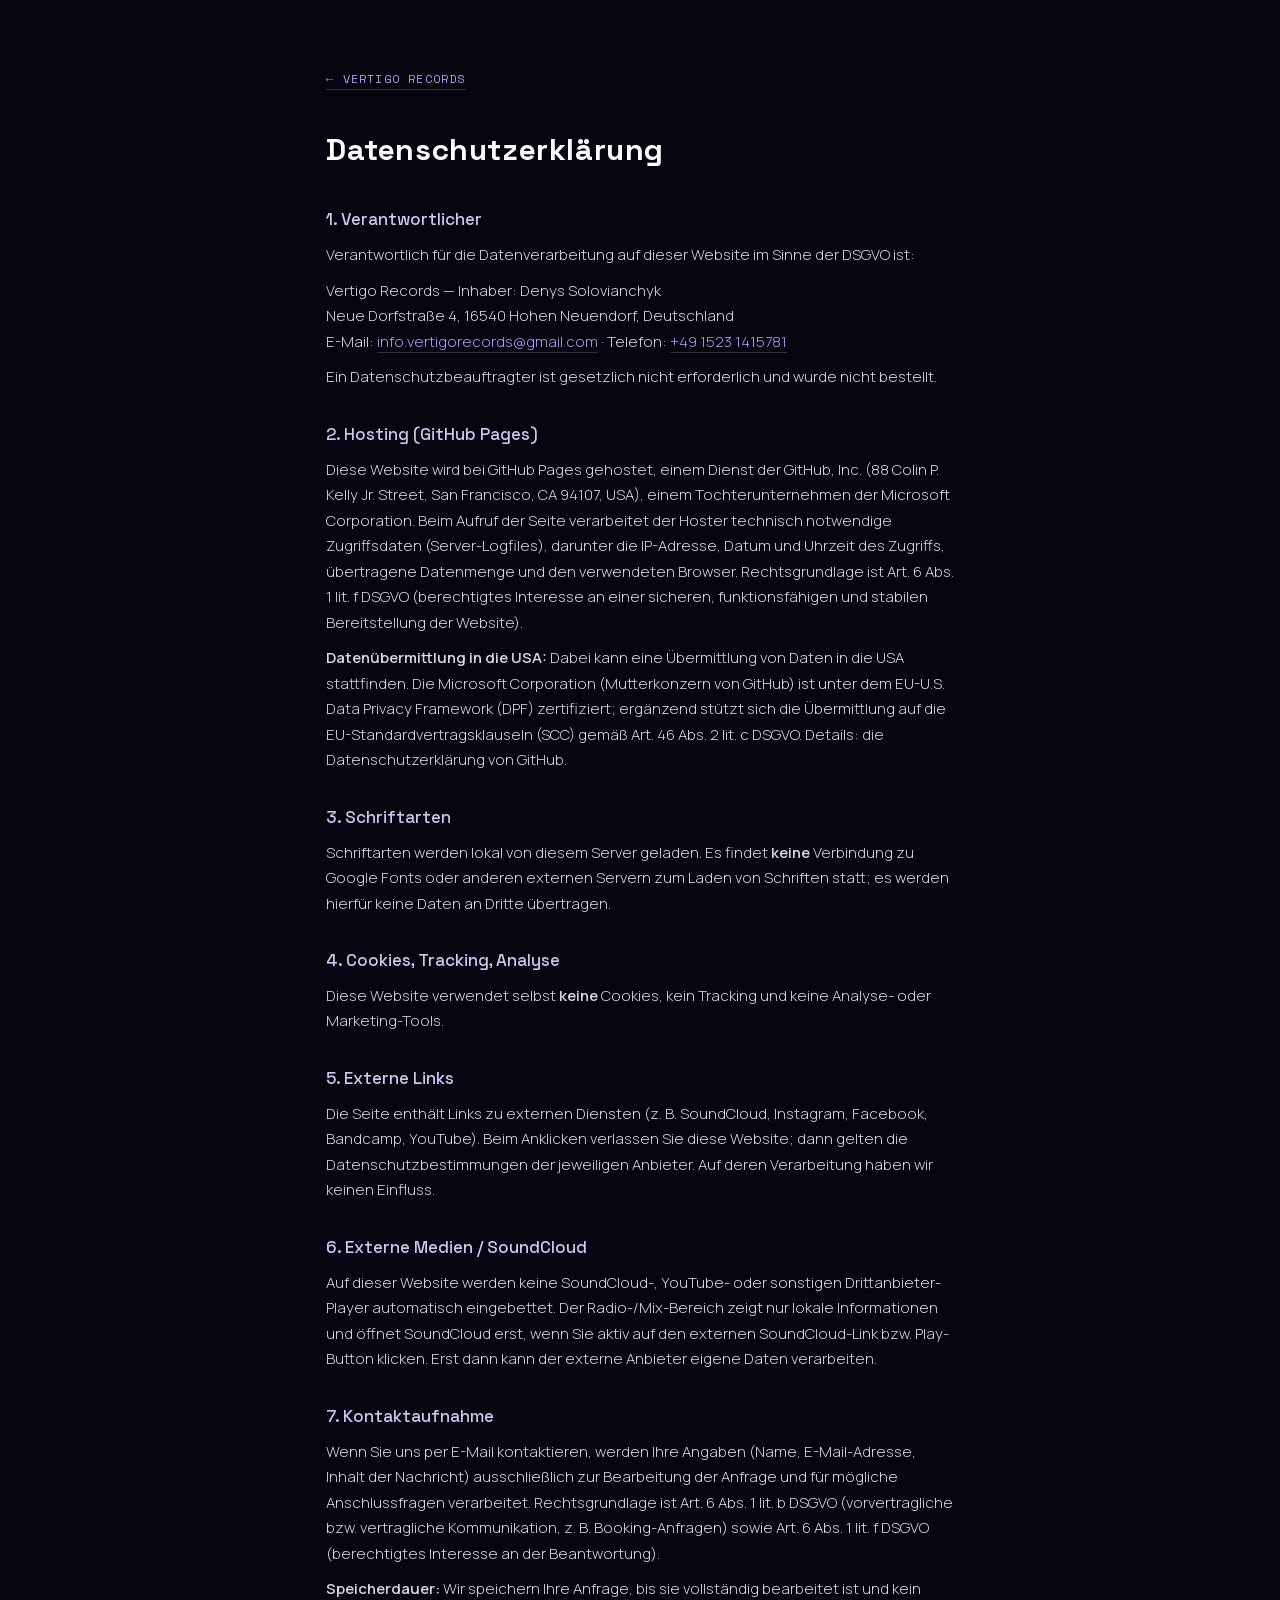
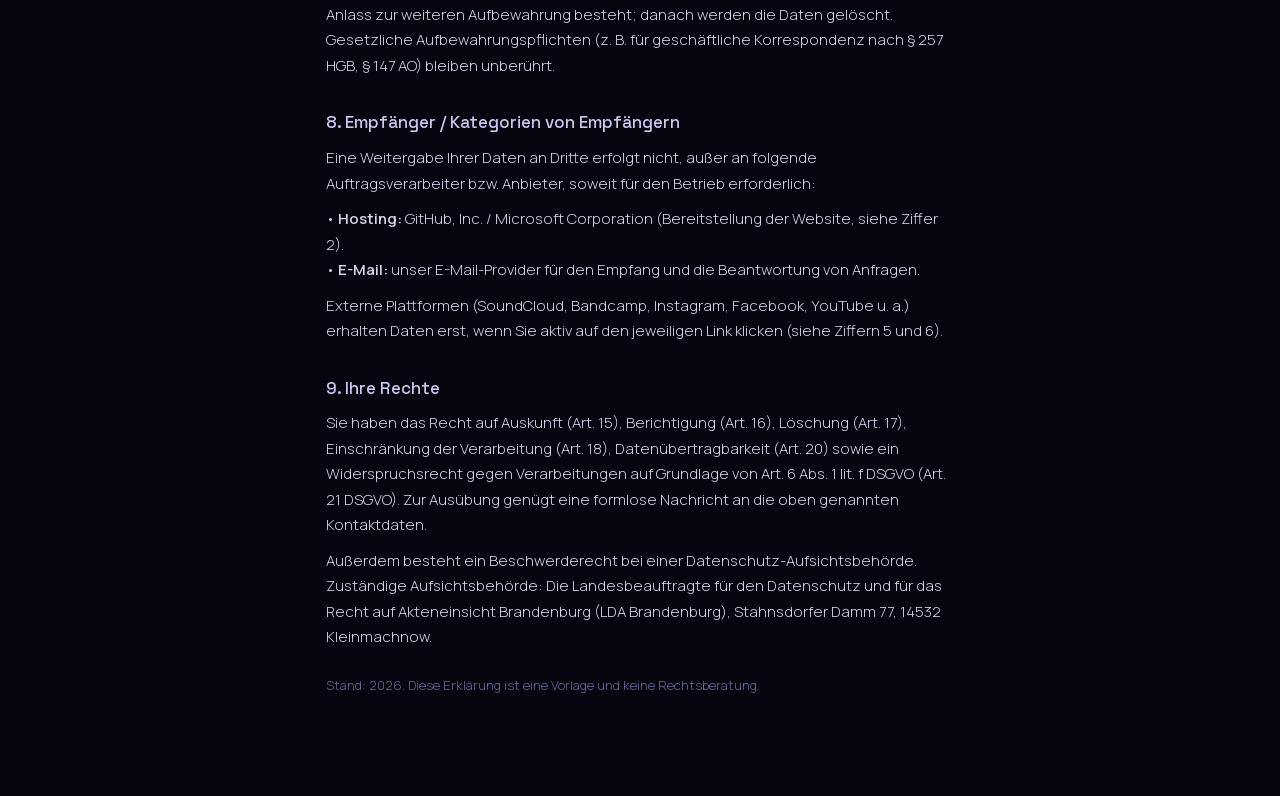
==== datenschutz.html @ a42ccd63 "Harden legal pages for DSGVO/DDG compliance - Impressum: state legal form explicitly (Einzelunterneh" ====
<!DOCTYPE html>
<html lang="de">
<head>
<meta charset="UTF-8">
<meta name="viewport" content="width=device-width, initial-scale=1.0">
<title>Datenschutzerklärung — Vertigo Records</title>
<link rel="stylesheet" href="fonts.css">
<style>
  *{margin:0;padding:0;box-sizing:border-box}
  body{background:#06040E;color:#D8D3E8;font-family:'Manrope',sans-serif;font-weight:300;line-height:1.7}
  .wrap{max-width:680px;margin:0 auto;padding:64px 26px 90px}
  h1{font-family:'Space Grotesk',sans-serif;font-weight:700;font-size:30px;color:#fff;margin-bottom:28px;letter-spacing:.02em}
  h2{font-family:'Space Grotesk',sans-serif;font-weight:500;font-size:17px;color:#cfc7f0;margin:30px 0 8px}
  p{margin:0 0 10px;font-size:15px}
  .todo{color:#FF8A5B}
  a{color:#a99cf0;text-decoration:none;border-bottom:1px solid rgba(255,255,255,.18)}
  a:hover{color:#fff}
  .back{font-family:'Space Mono',monospace;font-size:12px;letter-spacing:.1em;text-transform:uppercase;display:inline-block;margin-bottom:34px}
</style>
</head>
<body>
<div class="wrap">
  <a class="back" href="index.html">← Vertigo Records</a>
  <h1>Datenschutzerklärung</h1>

  <h2>1. Verantwortlicher</h2>
  <p>Verantwortlich für die Datenverarbeitung auf dieser Website im Sinne der DSGVO ist:</p>
  <p>Vertigo Records — Inhaber: Denys Solovianchyk<br>
  Neue Dorfstraße 4, 16540 Hohen Neuendorf, Deutschland<br>
  E-Mail: <a href="mailto:info.vertigorecords@gmail.com">info.vertigorecords@gmail.com</a> · Telefon: <a href="tel:+4915231415781">+49 1523 1415781</a></p>
  <p>Ein Datenschutzbeauftragter ist gesetzlich nicht erforderlich und wurde nicht bestellt.</p>

  <h2>2. Hosting (GitHub Pages)</h2>
  <p>Diese Website wird bei GitHub Pages gehostet, einem Dienst der GitHub, Inc. (88 Colin P. Kelly Jr. Street, San Francisco, CA 94107, USA), einem Tochterunternehmen der Microsoft Corporation. Beim Aufruf der Seite verarbeitet der Hoster technisch notwendige Zugriffsdaten (Server-Logfiles), darunter die IP-Adresse, Datum und Uhrzeit des Zugriffs, übertragene Datenmenge und den verwendeten Browser. Rechtsgrundlage ist Art. 6 Abs. 1 lit. f DSGVO (berechtigtes Interesse an einer sicheren, funktionsfähigen und stabilen Bereitstellung der Website).</p>
  <p><strong>Datenübermittlung in die USA:</strong> Dabei kann eine Übermittlung von Daten in die USA stattfinden. Die Microsoft Corporation (Mutterkonzern von GitHub) ist unter dem EU-U.S. Data Privacy Framework (DPF) zertifiziert; ergänzend stützt sich die Übermittlung auf die EU-Standardvertragsklauseln (SCC) gemäß Art. 46 Abs. 2 lit. c DSGVO. Details: die Datenschutzerklärung von GitHub.</p>

  <h2>3. Schriftarten</h2>
  <p>Schriftarten werden lokal von diesem Server geladen. Es findet <strong>keine</strong> Verbindung zu Google Fonts oder anderen externen Servern zum Laden von Schriften statt; es werden hierfür keine Daten an Dritte übertragen.</p>

  <h2>4. Cookies, Tracking, Analyse</h2>
  <p>Diese Website verwendet selbst <strong>keine</strong> Cookies, kein Tracking und keine Analyse- oder Marketing-Tools.</p>

  <h2>5. Externe Links</h2>
  <p>Die Seite enthält Links zu externen Diensten (z. B. SoundCloud, Instagram, Facebook, Bandcamp, YouTube). Beim Anklicken verlassen Sie diese Website; dann gelten die Datenschutzbestimmungen der jeweiligen Anbieter. Auf deren Verarbeitung haben wir keinen Einfluss.</p>

  <h2>6. Externe Medien / SoundCloud</h2>
  <p>Auf dieser Website werden keine SoundCloud-, YouTube- oder sonstigen Drittanbieter-Player automatisch eingebettet. Der Radio-/Mix-Bereich zeigt nur lokale Informationen und öffnet SoundCloud erst, wenn Sie aktiv auf den externen SoundCloud-Link bzw. Play-Button klicken. Erst dann kann der externe Anbieter eigene Daten verarbeiten.</p>

  <h2>7. Kontaktaufnahme</h2>
  <p>Wenn Sie uns per E-Mail kontaktieren, werden Ihre Angaben (Name, E-Mail-Adresse, Inhalt der Nachricht) ausschließlich zur Bearbeitung der Anfrage und für mögliche Anschlussfragen verarbeitet. Rechtsgrundlage ist Art. 6 Abs. 1 lit. b DSGVO (vorvertragliche bzw. vertragliche Kommunikation, z. B. Booking-Anfragen) sowie Art. 6 Abs. 1 lit. f DSGVO (berechtigtes Interesse an der Beantwortung).</p>
  <p><strong>Speicherdauer:</strong> Wir speichern Ihre Anfrage, bis sie vollständig bearbeitet ist und kein Anlass zur weiteren Aufbewahrung besteht; danach werden die Daten gelöscht. Gesetzliche Aufbewahrungspflichten (z. B. für geschäftliche Korrespondenz nach § 257 HGB, § 147 AO) bleiben unberührt.</p>

  <h2>8. Empfänger / Kategorien von Empfängern</h2>
  <p>Eine Weitergabe Ihrer Daten an Dritte erfolgt nicht, außer an folgende Auftragsverarbeiter bzw. Anbieter, soweit für den Betrieb erforderlich:</p>
  <p>• <strong>Hosting:</strong> GitHub, Inc. / Microsoft Corporation (Bereitstellung der Website, siehe Ziffer 2).<br>
  • <strong>E-Mail:</strong> unser E-Mail-Provider für den Empfang und die Beantwortung von Anfragen.</p>
  <p>Externe Plattformen (SoundCloud, Bandcamp, Instagram, Facebook, YouTube u. a.) erhalten Daten erst, wenn Sie aktiv auf den jeweiligen Link klicken (siehe Ziffern 5 und 6).</p>

  <h2>9. Ihre Rechte</h2>
  <p>Sie haben das Recht auf Auskunft (Art. 15), Berichtigung (Art. 16), Löschung (Art. 17), Einschränkung der Verarbeitung (Art. 18), Datenübertragbarkeit (Art. 20) sowie ein Widerspruchsrecht gegen Verarbeitungen auf Grundlage von Art. 6 Abs. 1 lit. f DSGVO (Art. 21 DSGVO). Zur Ausübung genügt eine formlose Nachricht an die oben genannten Kontaktdaten.</p>
  <p>Außerdem besteht ein Beschwerderecht bei einer Datenschutz-Aufsichtsbehörde. Zuständige Aufsichtsbehörde: Die Landesbeauftragte für den Datenschutz und für das Recht auf Akteneinsicht Brandenburg (LDA Brandenburg), Stahnsdorfer Damm 77, 14532 Kleinmachnow.</p>

  <p style="margin-top:24px;font-size:13px;color:#6f679a">Stand: 2026. Diese Erklärung ist eine Vorlage und keine Rechtsberatung.</p>
</div>
</body>
</html>
---- fonts.css ----
/* vietnamese */
@font-face {
  font-family: 'Anton';
  font-style: normal;
  font-weight: 400;
  font-display: swap;
  src: url(fonts/f1.woff2) format('woff2');
  unicode-range: U+0102-0103, U+0110-0111, U+0128-0129, U+0168-0169, U+01A0-01A1, U+01AF-01B0, U+0300-0301, U+0303-0304, U+0308-0309, U+0323, U+0329, U+1EA0-1EF9, U+20AB;
}
/* latin-ext */
@font-face {
  font-family: 'Anton';
  font-style: normal;
  font-weight: 400;
  font-display: swap;
  src: url(fonts/f2.woff2) format('woff2');
  unicode-range: U+0100-02BA, U+02BD-02C5, U+02C7-02CC, U+02CE-02D7, U+02DD-02FF, U+0304, U+0308, U+0329, U+1D00-1DBF, U+1E00-1E9F, U+1EF2-1EFF, U+2020, U+20A0-20AB, U+20AD-20C0, U+2113, U+2C60-2C7F, U+A720-A7FF;
}
/* latin */
@font-face {
  font-family: 'Anton';
  font-style: normal;
  font-weight: 400;
  font-display: swap;
  src: url(fonts/f3.woff2) format('woff2');
  unicode-range: U+0000-00FF, U+0131, U+0152-0153, U+02BB-02BC, U+02C6, U+02DA, U+02DC, U+0304, U+0308, U+0329, U+2000-206F, U+20AC, U+2122, U+2191, U+2193, U+2212, U+2215, U+FEFF, U+FFFD;
}
/* cyrillic-ext */
@font-face {
  font-family: 'Manrope';
  font-style: normal;
  font-weight: 300;
  font-display: swap;
  src: url(fonts/f9.woff2) format('woff2');
  unicode-range: U+0460-052F, U+1C80-1C8A, U+20B4, U+2DE0-2DFF, U+A640-A69F, U+FE2E-FE2F;
}
/* cyrillic */
@font-face {
  font-family: 'Manrope';
  font-style: normal;
  font-weight: 300;
  font-display: swap;
  src: url(fonts/f4.woff2) format('woff2');
  unicode-range: U+0301, U+0400-045F, U+0490-0491, U+04B0-04B1, U+2116;
}
/* greek */
@font-face {
  font-family: 'Manrope';
  font-style: normal;
  font-weight: 300;
  font-display: swap;
  src: url(fonts/f5.woff2) format('woff2');
  unicode-range: U+0370-0377, U+037A-037F, U+0384-038A, U+038C, U+038E-03A1, U+03A3-03FF;
}
/* vietnamese */
@font-face {
  font-family: 'Manrope';
  font-style: normal;
  font-weight: 300;
  font-display: swap;
  src: url(fonts/f7.woff2) format('woff2');
  unicode-range: U+0102-0103, U+0110-0111, U+0128-0129, U+0168-0169, U+01A0-01A1, U+01AF-01B0, U+0300-0301, U+0303-0304, U+0308-0309, U+0323, U+0329, U+1EA0-1EF9, U+20AB;
}
/* latin-ext */
@font-face {
  font-family: 'Manrope';
  font-style: normal;
  font-weight: 300;
  font-display: swap;
  src: url(fonts/f8.woff2) format('woff2');
  unicode-range: U+0100-02BA, U+02BD-02C5, U+02C7-02CC, U+02CE-02D7, U+02DD-02FF, U+0304, U+0308, U+0329, U+1D00-1DBF, U+1E00-1E9F, U+1EF2-1EFF, U+2020, U+20A0-20AB, U+20AD-20C0, U+2113, U+2C60-2C7F, U+A720-A7FF;
}
/* latin */
@font-face {
  font-family: 'Manrope';
  font-style: normal;
  font-weight: 300;
  font-display: swap;
  src: url(fonts/f6.woff2) format('woff2');
  unicode-range: U+0000-00FF, U+0131, U+0152-0153, U+02BB-02BC, U+02C6, U+02DA, U+02DC, U+0304, U+0308, U+0329, U+2000-206F, U+20AC, U+2122, U+2191, U+2193, U+2212, U+2215, U+FEFF, U+FFFD;
}
/* cyrillic-ext */
@font-face {
  font-family: 'Manrope';
  font-style: normal;
  font-weight: 400;
  font-display: swap;
  src: url(fonts/f9.woff2) format('woff2');
  unicode-range: U+0460-052F, U+1C80-1C8A, U+20B4, U+2DE0-2DFF, U+A640-A69F, U+FE2E-FE2F;
}
/* cyrillic */
@font-face {
  font-family: 'Manrope';
  font-style: normal;
  font-weight: 400;
  font-display: swap;
  src: url(fonts/f4.woff2) format('woff2');
  unicode-range: U+0301, U+0400-045F, U+0490-0491, U+04B0-04B1, U+2116;
}
/* greek */
@font-face {
  font-family: 'Manrope';
  font-style: normal;
  font-weight: 400;
  font-display: swap;
  src: url(fonts/f5.woff2) format('woff2');
  unicode-range: U+0370-0377, U+037A-037F, U+0384-038A, U+038C, U+038E-03A1, U+03A3-03FF;
}
/* vietnamese */
@font-face {
  font-family: 'Manrope';
  font-style: normal;
  font-weight: 400;
  font-display: swap;
  src: url(fonts/f7.woff2) format('woff2');
  unicode-range: U+0102-0103, U+0110-0111, U+0128-0129, U+0168-0169, U+01A0-01A1, U+01AF-01B0, U+0300-0301, U+0303-0304, U+0308-0309, U+0323, U+0329, U+1EA0-1EF9, U+20AB;
}
/* latin-ext */
@font-face {
  font-family: 'Manrope';
  font-style: normal;
  font-weight: 400;
  font-display: swap;
  src: url(fonts/f8.woff2) format('woff2');
  unicode-range: U+0100-02BA, U+02BD-02C5, U+02C7-02CC, U+02CE-02D7, U+02DD-02FF, U+0304, U+0308, U+0329, U+1D00-1DBF, U+1E00-1E9F, U+1EF2-1EFF, U+2020, U+20A0-20AB, U+20AD-20C0, U+2113, U+2C60-2C7F, U+A720-A7FF;
}
/* latin */
@font-face {
  font-family: 'Manrope';
  font-style: normal;
  font-weight: 400;
  font-display: swap;
  src: url(fonts/f6.woff2) format('woff2');
  unicode-range: U+0000-00FF, U+0131, U+0152-0153, U+02BB-02BC, U+02C6, U+02DA, U+02DC, U+0304, U+0308, U+0329, U+2000-206F, U+20AC, U+2122, U+2191, U+2193, U+2212, U+2215, U+FEFF, U+FFFD;
}
/* cyrillic-ext */
@font-face {
  font-family: 'Manrope';
  font-style: normal;
  font-weight: 500;
  font-display: swap;
  src: url(fonts/f9.woff2) format('woff2');
  unicode-range: U+0460-052F, U+1C80-1C8A, U+20B4, U+2DE0-2DFF, U+A640-A69F, U+FE2E-FE2F;
}
/* cyrillic */
@font-face {
  font-family: 'Manrope';
  font-style: normal;
  font-weight: 500;
  font-display: swap;
  src: url(fonts/f4.woff2) format('woff2');
  unicode-range: U+0301, U+0400-045F, U+0490-0491, U+04B0-04B1, U+2116;
}
/* greek */
@font-face {
  font-family: 'Manrope';
  font-style: normal;
  font-weight: 500;
  font-display: swap;
  src: url(fonts/f5.woff2) format('woff2');
  unicode-range: U+0370-0377, U+037A-037F, U+0384-038A, U+038C, U+038E-03A1, U+03A3-03FF;
}
/* vietnamese */
@font-face {
  font-family: 'Manrope';
  font-style: normal;
  font-weight: 500;
  font-display: swap;
  src: url(fonts/f7.woff2) format('woff2');
  unicode-range: U+0102-0103, U+0110-0111, U+0128-0129, U+0168-0169, U+01A0-01A1, U+01AF-01B0, U+0300-0301, U+0303-0304, U+0308-0309, U+0323, U+0329, U+1EA0-1EF9, U+20AB;
}
/* latin-ext */
@font-face {
  font-family: 'Manrope';
  font-style: normal;
  font-weight: 500;
  font-display: swap;
  src: url(fonts/f8.woff2) format('woff2');
  unicode-range: U+0100-02BA, U+02BD-02C5, U+02C7-02CC, U+02CE-02D7, U+02DD-02FF, U+0304, U+0308, U+0329, U+1D00-1DBF, U+1E00-1E9F, U+1EF2-1EFF, U+2020, U+20A0-20AB, U+20AD-20C0, U+2113, U+2C60-2C7F, U+A720-A7FF;
}
/* latin */
@font-face {
  font-family: 'Manrope';
  font-style: normal;
  font-weight: 500;
  font-display: swap;
  src: url(fonts/f6.woff2) format('woff2');
  unicode-range: U+0000-00FF, U+0131, U+0152-0153, U+02BB-02BC, U+02C6, U+02DA, U+02DC, U+0304, U+0308, U+0329, U+2000-206F, U+20AC, U+2122, U+2191, U+2193, U+2212, U+2215, U+FEFF, U+FFFD;
}
/* cyrillic-ext */
@font-face {
  font-family: 'Manrope';
  font-style: normal;
  font-weight: 600;
  font-display: swap;
  src: url(fonts/f9.woff2) format('woff2');
  unicode-range: U+0460-052F, U+1C80-1C8A, U+20B4, U+2DE0-2DFF, U+A640-A69F, U+FE2E-FE2F;
}
/* cyrillic */
@font-face {
  font-family: 'Manrope';
  font-style: normal;
  font-weight: 600;
  font-display: swap;
  src: url(fonts/f4.woff2) format('woff2');
  unicode-range: U+0301, U+0400-045F, U+0490-0491, U+04B0-04B1, U+2116;
}
/* greek */
@font-face {
  font-family: 'Manrope';
  font-style: normal;
  font-weight: 600;
  font-display: swap;
  src: url(fonts/f5.woff2) format('woff2');
  unicode-range: U+0370-0377, U+037A-037F, U+0384-038A, U+038C, U+038E-03A1, U+03A3-03FF;
}
/* vietnamese */
@font-face {
  font-family: 'Manrope';
  font-style: normal;
  font-weight: 600;
  font-display: swap;
  src: url(fonts/f7.woff2) format('woff2');
  unicode-range: U+0102-0103, U+0110-0111, U+0128-0129, U+0168-0169, U+01A0-01A1, U+01AF-01B0, U+0300-0301, U+0303-0304, U+0308-0309, U+0323, U+0329, U+1EA0-1EF9, U+20AB;
}
/* latin-ext */
@font-face {
  font-family: 'Manrope';
  font-style: normal;
  font-weight: 600;
  font-display: swap;
  src: url(fonts/f8.woff2) format('woff2');
  unicode-range: U+0100-02BA, U+02BD-02C5, U+02C7-02CC, U+02CE-02D7, U+02DD-02FF, U+0304, U+0308, U+0329, U+1D00-1DBF, U+1E00-1E9F, U+1EF2-1EFF, U+2020, U+20A0-20AB, U+20AD-20C0, U+2113, U+2C60-2C7F, U+A720-A7FF;
}
/* latin */
@font-face {
  font-family: 'Manrope';
  font-style: normal;
  font-weight: 600;
  font-display: swap;
  src: url(fonts/f6.woff2) format('woff2');
  unicode-range: U+0000-00FF, U+0131, U+0152-0153, U+02BB-02BC, U+02C6, U+02DA, U+02DC, U+0304, U+0308, U+0329, U+2000-206F, U+20AC, U+2122, U+2191, U+2193, U+2212, U+2215, U+FEFF, U+FFFD;
}
/* cyrillic-ext */
@font-face {
  font-family: 'Oswald';
  font-style: normal;
  font-weight: 300;
  font-display: swap;
  src: url(fonts/f10.woff2) format('woff2');
  unicode-range: U+0460-052F, U+1C80-1C8A, U+20B4, U+2DE0-2DFF, U+A640-A69F, U+FE2E-FE2F;
}
/* cyrillic */
@font-face {
  font-family: 'Oswald';
  font-style: normal;
  font-weight: 300;
  font-display: swap;
  src: url(fonts/f14.woff2) format('woff2');
  unicode-range: U+0301, U+0400-045F, U+0490-0491, U+04B0-04B1, U+2116;
}
/* vietnamese */
@font-face {
  font-family: 'Oswald';
  font-style: normal;
  font-weight: 300;
  font-display: swap;
  src: url(fonts/f11.woff2) format('woff2');
  unicode-range: U+0102-0103, U+0110-0111, U+0128-0129, U+0168-0169, U+01A0-01A1, U+01AF-01B0, U+0300-0301, U+0303-0304, U+0308-0309, U+0323, U+0329, U+1EA0-1EF9, U+20AB;
}
/* latin-ext */
@font-face {
  font-family: 'Oswald';
  font-style: normal;
  font-weight: 300;
  font-display: swap;
  src: url(fonts/f12.woff2) format('woff2');
  unicode-range: U+0100-02BA, U+02BD-02C5, U+02C7-02CC, U+02CE-02D7, U+02DD-02FF, U+0304, U+0308, U+0329, U+1D00-1DBF, U+1E00-1E9F, U+1EF2-1EFF, U+2020, U+20A0-20AB, U+20AD-20C0, U+2113, U+2C60-2C7F, U+A720-A7FF;
}
/* latin */
@font-face {
  font-family: 'Oswald';
  font-style: normal;
  font-weight: 300;
  font-display: swap;
  src: url(fonts/f13.woff2) format('woff2');
  unicode-range: U+0000-00FF, U+0131, U+0152-0153, U+02BB-02BC, U+02C6, U+02DA, U+02DC, U+0304, U+0308, U+0329, U+2000-206F, U+20AC, U+2122, U+2191, U+2193, U+2212, U+2215, U+FEFF, U+FFFD;
}
/* cyrillic-ext */
@font-face {
  font-family: 'Oswald';
  font-style: normal;
  font-weight: 400;
  font-display: swap;
  src: url(fonts/f10.woff2) format('woff2');
  unicode-range: U+0460-052F, U+1C80-1C8A, U+20B4, U+2DE0-2DFF, U+A640-A69F, U+FE2E-FE2F;
}
/* cyrillic */
@font-face {
  font-family: 'Oswald';
  font-style: normal;
  font-weight: 400;
  font-display: swap;
  src: url(fonts/f14.woff2) format('woff2');
  unicode-range: U+0301, U+0400-045F, U+0490-0491, U+04B0-04B1, U+2116;
}
/* vietnamese */
@font-face {
  font-family: 'Oswald';
  font-style: normal;
  font-weight: 400;
  font-display: swap;
  src: url(fonts/f11.woff2) format('woff2');
  unicode-range: U+0102-0103, U+0110-0111, U+0128-0129, U+0168-0169, U+01A0-01A1, U+01AF-01B0, U+0300-0301, U+0303-0304, U+0308-0309, U+0323, U+0329, U+1EA0-1EF9, U+20AB;
}
/* latin-ext */
@font-face {
  font-family: 'Oswald';
  font-style: normal;
  font-weight: 400;
  font-display: swap;
  src: url(fonts/f12.woff2) format('woff2');
  unicode-range: U+0100-02BA, U+02BD-02C5, U+02C7-02CC, U+02CE-02D7, U+02DD-02FF, U+0304, U+0308, U+0329, U+1D00-1DBF, U+1E00-1E9F, U+1EF2-1EFF, U+2020, U+20A0-20AB, U+20AD-20C0, U+2113, U+2C60-2C7F, U+A720-A7FF;
}
/* latin */
@font-face {
  font-family: 'Oswald';
  font-style: normal;
  font-weight: 400;
  font-display: swap;
  src: url(fonts/f13.woff2) format('woff2');
  unicode-range: U+0000-00FF, U+0131, U+0152-0153, U+02BB-02BC, U+02C6, U+02DA, U+02DC, U+0304, U+0308, U+0329, U+2000-206F, U+20AC, U+2122, U+2191, U+2193, U+2212, U+2215, U+FEFF, U+FFFD;
}
/* cyrillic-ext */
@font-face {
  font-family: 'Oswald';
  font-style: normal;
  font-weight: 500;
  font-display: swap;
  src: url(fonts/f10.woff2) format('woff2');
  unicode-range: U+0460-052F, U+1C80-1C8A, U+20B4, U+2DE0-2DFF, U+A640-A69F, U+FE2E-FE2F;
}
/* cyrillic */
@font-face {
  font-family: 'Oswald';
  font-style: normal;
  font-weight: 500;
  font-display: swap;
  src: url(fonts/f14.woff2) format('woff2');
  unicode-range: U+0301, U+0400-045F, U+0490-0491, U+04B0-04B1, U+2116;
}
/* vietnamese */
@font-face {
  font-family: 'Oswald';
  font-style: normal;
  font-weight: 500;
  font-display: swap;
  src: url(fonts/f11.woff2) format('woff2');
  unicode-range: U+0102-0103, U+0110-0111, U+0128-0129, U+0168-0169, U+01A0-01A1, U+01AF-01B0, U+0300-0301, U+0303-0304, U+0308-0309, U+0323, U+0329, U+1EA0-1EF9, U+20AB;
}
/* latin-ext */
@font-face {
  font-family: 'Oswald';
  font-style: normal;
  font-weight: 500;
  font-display: swap;
  src: url(fonts/f12.woff2) format('woff2');
  unicode-range: U+0100-02BA, U+02BD-02C5, U+02C7-02CC, U+02CE-02D7, U+02DD-02FF, U+0304, U+0308, U+0329, U+1D00-1DBF, U+1E00-1E9F, U+1EF2-1EFF, U+2020, U+20A0-20AB, U+20AD-20C0, U+2113, U+2C60-2C7F, U+A720-A7FF;
}
/* latin */
@font-face {
  font-family: 'Oswald';
  font-style: normal;
  font-weight: 500;
  font-display: swap;
  src: url(fonts/f13.woff2) format('woff2');
  unicode-range: U+0000-00FF, U+0131, U+0152-0153, U+02BB-02BC, U+02C6, U+02DA, U+02DC, U+0304, U+0308, U+0329, U+2000-206F, U+20AC, U+2122, U+2191, U+2193, U+2212, U+2215, U+FEFF, U+FFFD;
}
/* cyrillic-ext */
@font-face {
  font-family: 'Oswald';
  font-style: normal;
  font-weight: 600;
  font-display: swap;
  src: url(fonts/f10.woff2) format('woff2');
  unicode-range: U+0460-052F, U+1C80-1C8A, U+20B4, U+2DE0-2DFF, U+A640-A69F, U+FE2E-FE2F;
}
/* cyrillic */
@font-face {
  font-family: 'Oswald';
  font-style: normal;
  font-weight: 600;
  font-display: swap;
  src: url(fonts/f14.woff2) format('woff2');
  unicode-range: U+0301, U+0400-045F, U+0490-0491, U+04B0-04B1, U+2116;
}
/* vietnamese */
@font-face {
  font-family: 'Oswald';
  font-style: normal;
  font-weight: 600;
  font-display: swap;
  src: url(fonts/f11.woff2) format('woff2');
  unicode-range: U+0102-0103, U+0110-0111, U+0128-0129, U+0168-0169, U+01A0-01A1, U+01AF-01B0, U+0300-0301, U+0303-0304, U+0308-0309, U+0323, U+0329, U+1EA0-1EF9, U+20AB;
}
/* latin-ext */
@font-face {
  font-family: 'Oswald';
  font-style: normal;
  font-weight: 600;
  font-display: swap;
  src: url(fonts/f12.woff2) format('woff2');
  unicode-range: U+0100-02BA, U+02BD-02C5, U+02C7-02CC, U+02CE-02D7, U+02DD-02FF, U+0304, U+0308, U+0329, U+1D00-1DBF, U+1E00-1E9F, U+1EF2-1EFF, U+2020, U+20A0-20AB, U+20AD-20C0, U+2113, U+2C60-2C7F, U+A720-A7FF;
}
/* latin */
@font-face {
  font-family: 'Oswald';
  font-style: normal;
  font-weight: 600;
  font-display: swap;
  src: url(fonts/f13.woff2) format('woff2');
  unicode-range: U+0000-00FF, U+0131, U+0152-0153, U+02BB-02BC, U+02C6, U+02DA, U+02DC, U+0304, U+0308, U+0329, U+2000-206F, U+20AC, U+2122, U+2191, U+2193, U+2212, U+2215, U+FEFF, U+FFFD;
}
/* latin-ext */
@font-face {
  font-family: 'Sora';
  font-style: normal;
  font-weight: 600;
  font-display: swap;
  src: url(fonts/f101.woff) format('woff');
  unicode-range: U+0100-02BA, U+02BD-02C5, U+02C7-02CC, U+02CE-02D7, U+02DD-02FF, U+0304, U+0308, U+0329, U+1D00-1DBF, U+1E00-1E9F, U+1EF2-1EFF, U+2020, U+20A0-20AB, U+20AD-20C0, U+2113, U+2C60-2C7F, U+A720-A7FF;
}
/* latin */
@font-face {
  font-family: 'Sora';
  font-style: normal;
  font-weight: 600;
  font-display: swap;
  src: url(fonts/f102.woff) format('woff');
  unicode-range: U+0000-00FF, U+0131, U+0152-0153, U+02BB-02BC, U+02C6, U+02DA, U+02DC, U+0304, U+0308, U+0329, U+2000-206F, U+20AC, U+2122, U+2191, U+2193, U+2212, U+2215, U+FEFF, U+FFFD;
}
/* vietnamese */
@font-face {
  font-family: 'Space Grotesk';
  font-style: normal;
  font-weight: 500;
  font-display: swap;
  src: url(fonts/f15.woff2) format('woff2');
  unicode-range: U+0102-0103, U+0110-0111, U+0128-0129, U+0168-0169, U+01A0-01A1, U+01AF-01B0, U+0300-0301, U+0303-0304, U+0308-0309, U+0323, U+0329, U+1EA0-1EF9, U+20AB;
}
/* latin-ext */
@font-face {
  font-family: 'Space Grotesk';
  font-style: normal;
  font-weight: 500;
  font-display: swap;
  src: url(fonts/f16.woff2) format('woff2');
  unicode-range: U+0100-02BA, U+02BD-02C5, U+02C7-02CC, U+02CE-02D7, U+02DD-02FF, U+0304, U+0308, U+0329, U+1D00-1DBF, U+1E00-1E9F, U+1EF2-1EFF, U+2020, U+20A0-20AB, U+20AD-20C0, U+2113, U+2C60-2C7F, U+A720-A7FF;
}
/* latin */
@font-face {
  font-family: 'Space Grotesk';
  font-style: normal;
  font-weight: 500;
  font-display: swap;
  src: url(fonts/f17.woff2) format('woff2');
  unicode-range: U+0000-00FF, U+0131, U+0152-0153, U+02BB-02BC, U+02C6, U+02DA, U+02DC, U+0304, U+0308, U+0329, U+2000-206F, U+20AC, U+2122, U+2191, U+2193, U+2212, U+2215, U+FEFF, U+FFFD;
}
/* vietnamese */
@font-face {
  font-family: 'Space Grotesk';
  font-style: normal;
  font-weight: 700;
  font-display: swap;
  src: url(fonts/f15.woff2) format('woff2');
  unicode-range: U+0102-0103, U+0110-0111, U+0128-0129, U+0168-0169, U+01A0-01A1, U+01AF-01B0, U+0300-0301, U+0303-0304, U+0308-0309, U+0323, U+0329, U+1EA0-1EF9, U+20AB;
}
/* latin-ext */
@font-face {
  font-family: 'Space Grotesk';
  font-style: normal;
  font-weight: 700;
  font-display: swap;
  src: url(fonts/f16.woff2) format('woff2');
  unicode-range: U+0100-02BA, U+02BD-02C5, U+02C7-02CC, U+02CE-02D7, U+02DD-02FF, U+0304, U+0308, U+0329, U+1D00-1DBF, U+1E00-1E9F, U+1EF2-1EFF, U+2020, U+20A0-20AB, U+20AD-20C0, U+2113, U+2C60-2C7F, U+A720-A7FF;
}
/* latin */
@font-face {
  font-family: 'Space Grotesk';
  font-style: normal;
  font-weight: 700;
  font-display: swap;
  src: url(fonts/f17.woff2) format('woff2');
  unicode-range: U+0000-00FF, U+0131, U+0152-0153, U+02BB-02BC, U+02C6, U+02DA, U+02DC, U+0304, U+0308, U+0329, U+2000-206F, U+20AC, U+2122, U+2191, U+2193, U+2212, U+2215, U+FEFF, U+FFFD;
}
/* vietnamese */
@font-face {
  font-family: 'Space Mono';
  font-style: normal;
  font-weight: 400;
  font-display: swap;
  src: url(fonts/f18.woff2) format('woff2');
  unicode-range: U+0102-0103, U+0110-0111, U+0128-0129, U+0168-0169, U+01A0-01A1, U+01AF-01B0, U+0300-0301, U+0303-0304, U+0308-0309, U+0323, U+0329, U+1EA0-1EF9, U+20AB;
}
/* latin-ext */
@font-face {
  font-family: 'Space Mono';
  font-style: normal;
  font-weight: 400;
  font-display: swap;
  src: url(fonts/f19.woff2) format('woff2');
  unicode-range: U+0100-02BA, U+02BD-02C5, U+02C7-02CC, U+02CE-02D7, U+02DD-02FF, U+0304, U+0308, U+0329, U+1D00-1DBF, U+1E00-1E9F, U+1EF2-1EFF, U+2020, U+20A0-20AB, U+20AD-20C0, U+2113, U+2C60-2C7F, U+A720-A7FF;
}
/* latin */
@font-face {
  font-family: 'Space Mono';
  font-style: normal;
  font-weight: 400;
  font-display: swap;
  src: url(fonts/f20.woff2) format('woff2');
  unicode-range: U+0000-00FF, U+0131, U+0152-0153, U+02BB-02BC, U+02C6, U+02DA, U+02DC, U+0304, U+0308, U+0329, U+2000-206F, U+20AC, U+2122, U+2191, U+2193, U+2212, U+2215, U+FEFF, U+FFFD;
}
/* greek */
@font-face {
  font-family: 'Syne';
  font-style: normal;
  font-weight: 500;
  font-display: swap;
  src: url(fonts/f23.woff2) format('woff2');
  unicode-range: U+0370-0377, U+037A-037F, U+0384-038A, U+038C, U+038E-03A1, U+03A3-03FF;
}
/* latin-ext */
@font-face {
  font-family: 'Syne';
  font-style: normal;
  font-weight: 500;
  font-display: swap;
  src: url(fonts/f21.woff2) format('woff2');
  unicode-range: U+0100-02BA, U+02BD-02C5, U+02C7-02CC, U+02CE-02D7, U+02DD-02FF, U+0304, U+0308, U+0329, U+1D00-1DBF, U+1E00-1E9F, U+1EF2-1EFF, U+2020, U+20A0-20AB, U+20AD-20C0, U+2113, U+2C60-2C7F, U+A720-A7FF;
}
/* latin */
@font-face {
  font-family: 'Syne';
  font-style: normal;
  font-weight: 500;
  font-display: swap;
  src: url(fonts/f22.woff2) format('woff2');
  unicode-range: U+0000-00FF, U+0131, U+0152-0153, U+02BB-02BC, U+02C6, U+02DA, U+02DC, U+0304, U+0308, U+0329, U+2000-206F, U+20AC, U+2122, U+2191, U+2193, U+2212, U+2215, U+FEFF, U+FFFD;
}
/* greek */
@font-face {
  font-family: 'Syne';
  font-style: normal;
  font-weight: 700;
  font-display: swap;
  src: url(fonts/f23.woff2) format('woff2');
  unicode-range: U+0370-0377, U+037A-037F, U+0384-038A, U+038C, U+038E-03A1, U+03A3-03FF;
}
/* latin-ext */
@font-face {
  font-family: 'Syne';
  font-style: normal;
  font-weight: 700;
  font-display: swap;
  src: url(fonts/f21.woff2) format('woff2');
  unicode-range: U+0100-02BA, U+02BD-02C5, U+02C7-02CC, U+02CE-02D7, U+02DD-02FF, U+0304, U+0308, U+0329, U+1D00-1DBF, U+1E00-1E9F, U+1EF2-1EFF, U+2020, U+20A0-20AB, U+20AD-20C0, U+2113, U+2C60-2C7F, U+A720-A7FF;
}
/* latin */
@font-face {
  font-family: 'Syne';
  font-style: normal;
  font-weight: 700;
  font-display: swap;
  src: url(fonts/f22.woff2) format('woff2');
  unicode-range: U+0000-00FF, U+0131, U+0152-0153, U+02BB-02BC, U+02C6, U+02DA, U+02DC, U+0304, U+0308, U+0329, U+2000-206F, U+20AC, U+2122, U+2191, U+2193, U+2212, U+2215, U+FEFF, U+FFFD;
}
/* greek */
@font-face {
  font-family: 'Syne';
  font-style: normal;
  font-weight: 800;
  font-display: swap;
  src: url(fonts/f23.woff2) format('woff2');
  unicode-range: U+0370-0377, U+037A-037F, U+0384-038A, U+038C, U+038E-03A1, U+03A3-03FF;
}
/* latin-ext */
@font-face {
  font-family: 'Syne';
  font-style: normal;
  font-weight: 800;
  font-display: swap;
  src: url(fonts/f21.woff2) format('woff2');
  unicode-range: U+0100-02BA, U+02BD-02C5, U+02C7-02CC, U+02CE-02D7, U+02DD-02FF, U+0304, U+0308, U+0329, U+1D00-1DBF, U+1E00-1E9F, U+1EF2-1EFF, U+2020, U+20A0-20AB, U+20AD-20C0, U+2113, U+2C60-2C7F, U+A720-A7FF;
}
/* latin */
@font-face {
  font-family: 'Syne';
  font-style: normal;
  font-weight: 800;
  font-display: swap;
  src: url(fonts/f22.woff2) format('woff2');
  unicode-range: U+0000-00FF, U+0131, U+0152-0153, U+02BB-02BC, U+02C6, U+02DA, U+02DC, U+0304, U+0308, U+0329, U+2000-206F, U+20AC, U+2122, U+2191, U+2193, U+2212, U+2215, U+FEFF, U+FFFD;
}
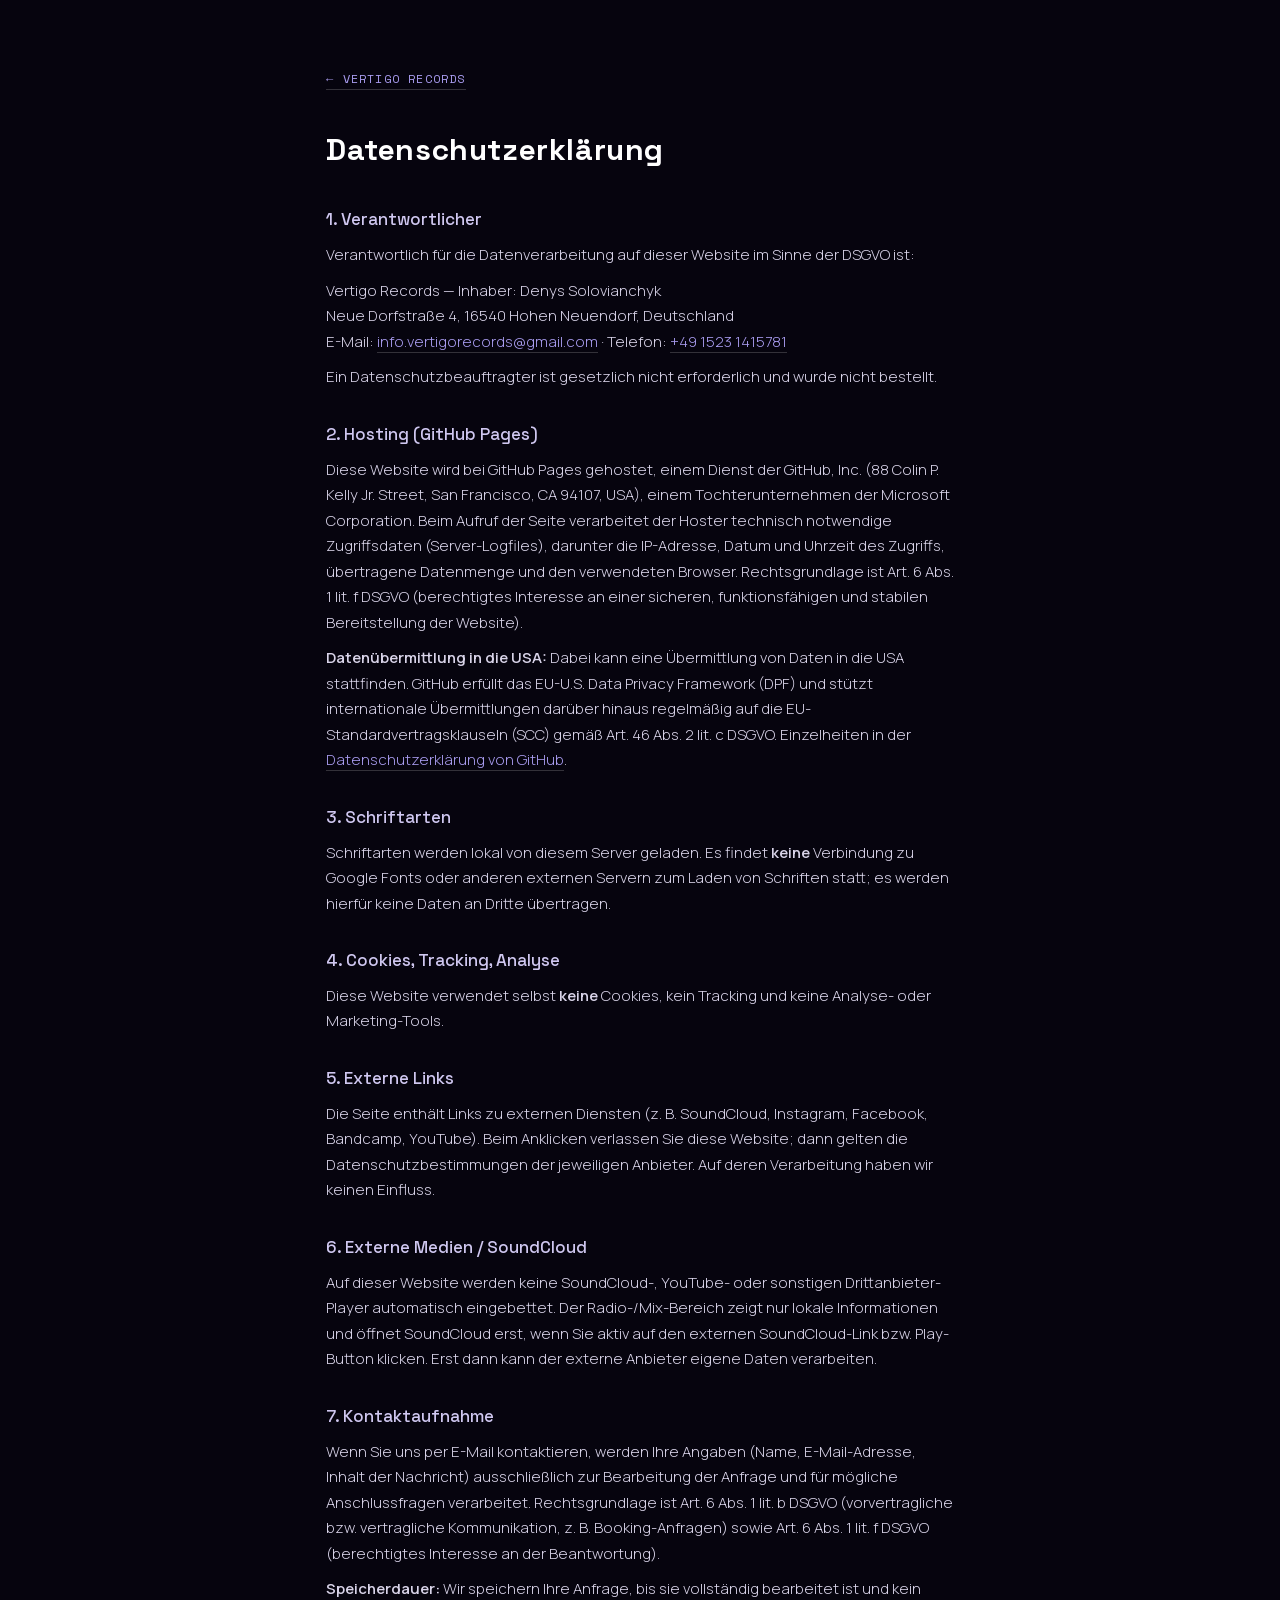
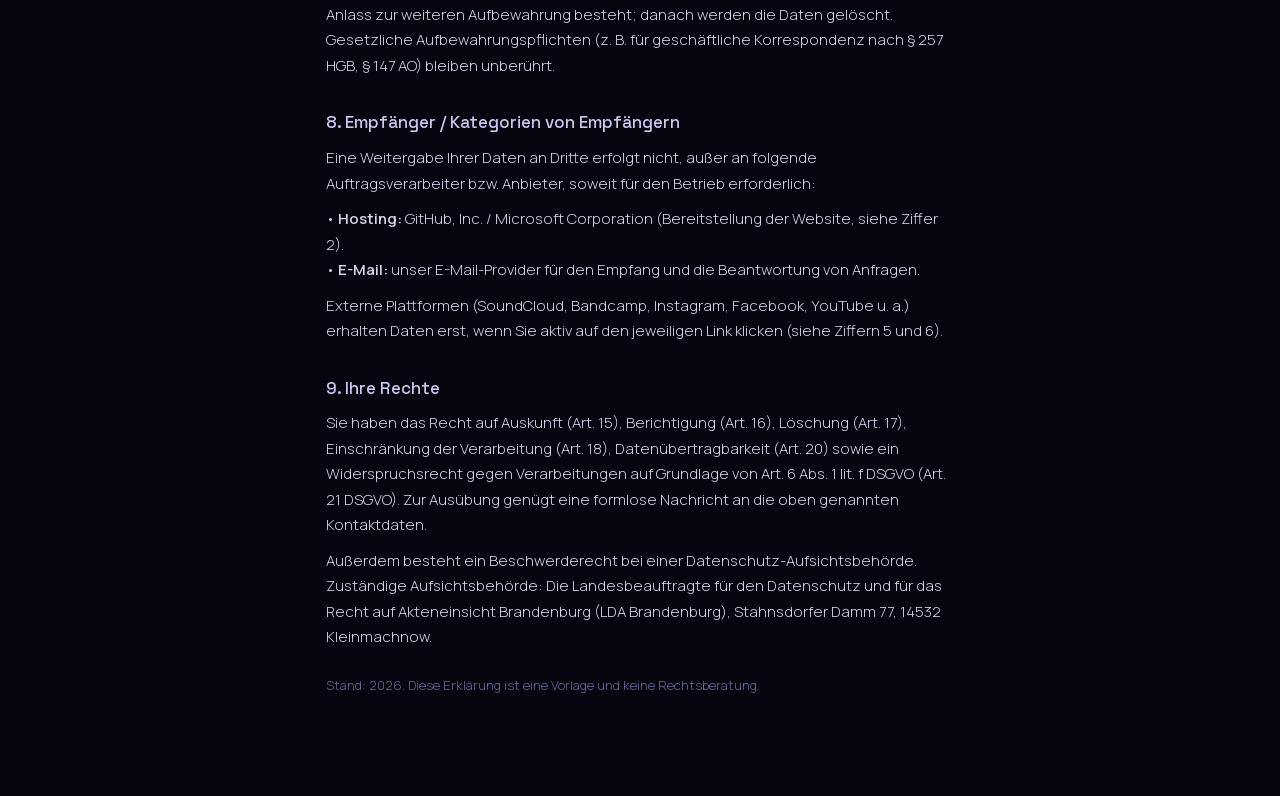
==== commit e8cf919d: "Datenschutz: phrase US-transfer from GitHub directly + link GitHub privacy statement" ====
--- a/datenschutz.html
+++ b/datenschutz.html
@@ -32,7 +32,7 @@
 
   <h2>2. Hosting (GitHub Pages)</h2>
   <p>Diese Website wird bei GitHub Pages gehostet, einem Dienst der GitHub, Inc. (88 Colin P. Kelly Jr. Street, San Francisco, CA 94107, USA), einem Tochterunternehmen der Microsoft Corporation. Beim Aufruf der Seite verarbeitet der Hoster technisch notwendige Zugriffsdaten (Server-Logfiles), darunter die IP-Adresse, Datum und Uhrzeit des Zugriffs, übertragene Datenmenge und den verwendeten Browser. Rechtsgrundlage ist Art. 6 Abs. 1 lit. f DSGVO (berechtigtes Interesse an einer sicheren, funktionsfähigen und stabilen Bereitstellung der Website).</p>
-  <p><strong>Datenübermittlung in die USA:</strong> Dabei kann eine Übermittlung von Daten in die USA stattfinden. Die Microsoft Corporation (Mutterkonzern von GitHub) ist unter dem EU-U.S. Data Privacy Framework (DPF) zertifiziert; ergänzend stützt sich die Übermittlung auf die EU-Standardvertragsklauseln (SCC) gemäß Art. 46 Abs. 2 lit. c DSGVO. Details: die Datenschutzerklärung von GitHub.</p>
+  <p><strong>Datenübermittlung in die USA:</strong> Dabei kann eine Übermittlung von Daten in die USA stattfinden. GitHub erfüllt das EU-U.S. Data Privacy Framework (DPF) und stützt internationale Übermittlungen darüber hinaus regelmäßig auf die EU-Standardvertragsklauseln (SCC) gemäß Art. 46 Abs. 2 lit. c DSGVO. Einzelheiten in der <a href="https://docs.github.com/en/site-policy/privacy-policies/github-general-privacy-statement" target="_blank" rel="noopener">Datenschutzerklärung von GitHub</a>.</p>
 
   <h2>3. Schriftarten</h2>
   <p>Schriftarten werden lokal von diesem Server geladen. Es findet <strong>keine</strong> Verbindung zu Google Fonts oder anderen externen Servern zum Laden von Schriften statt; es werden hierfür keine Daten an Dritte übertragen.</p>
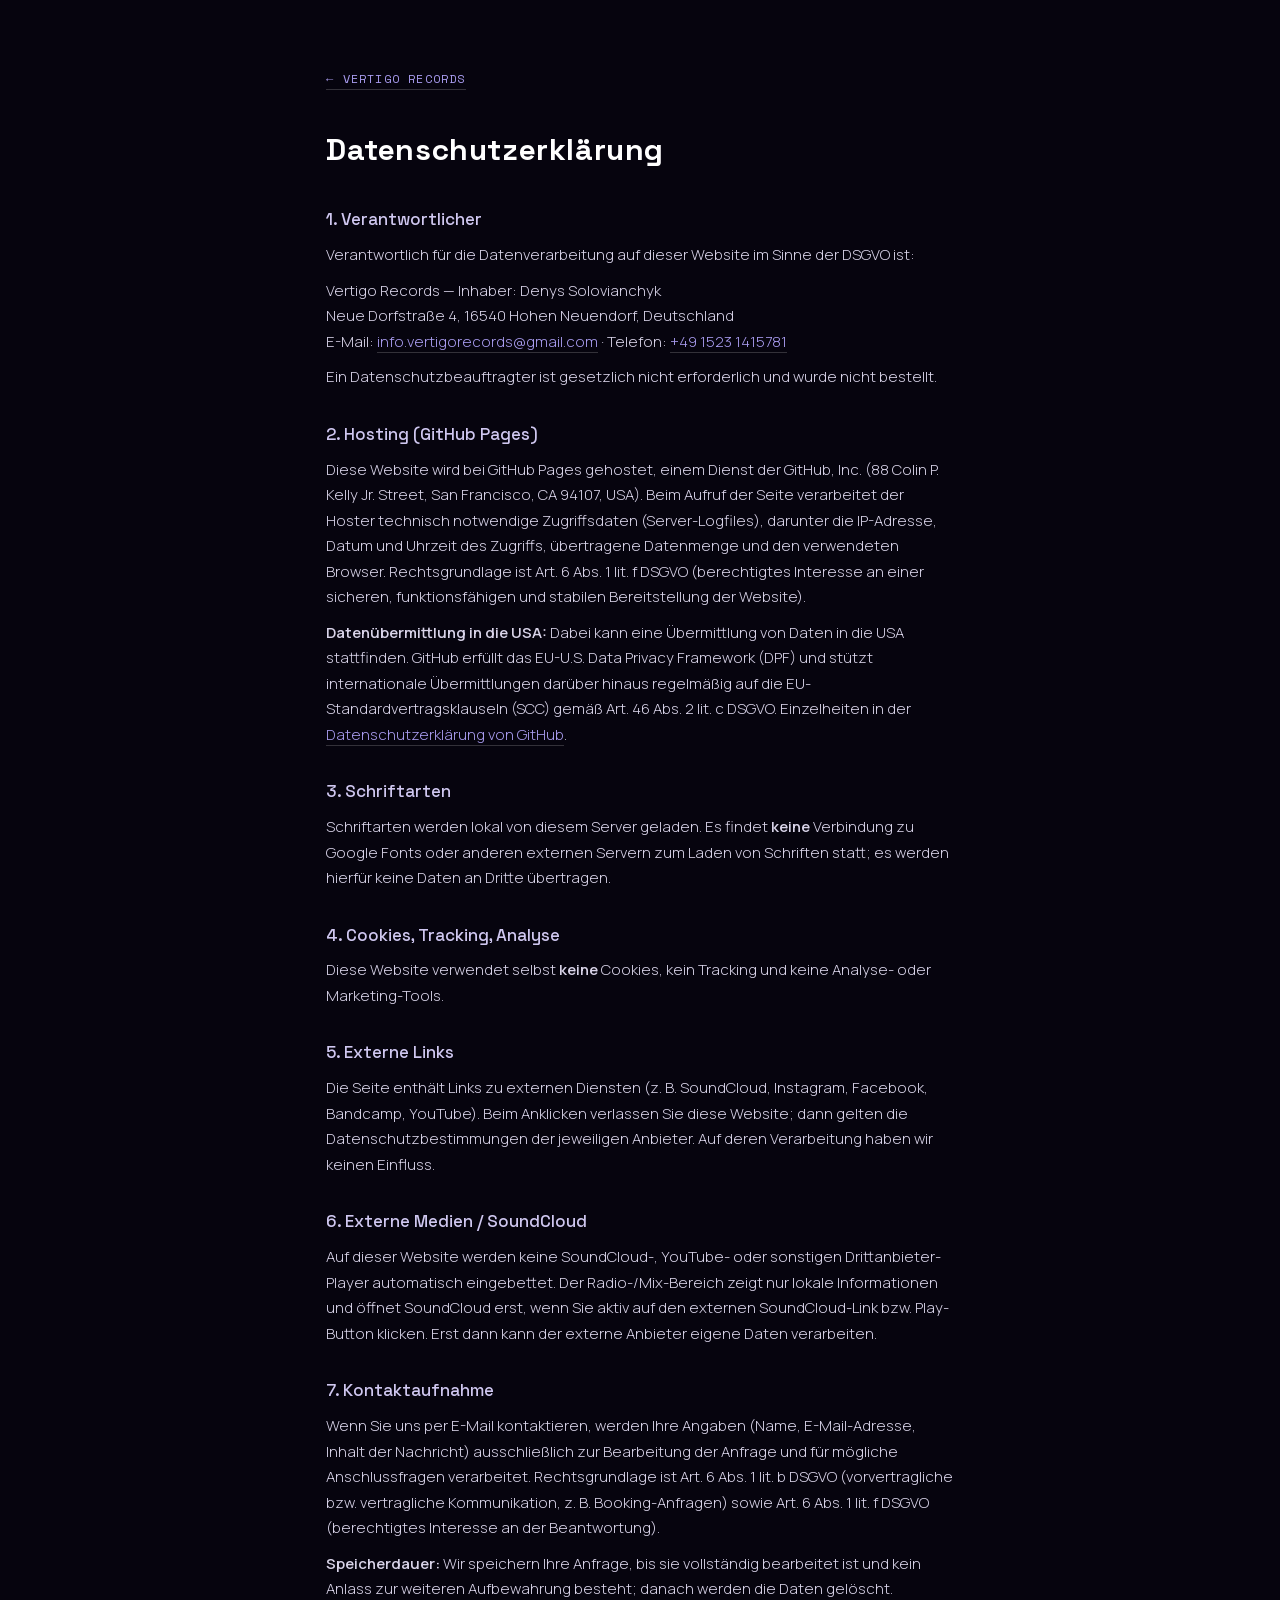
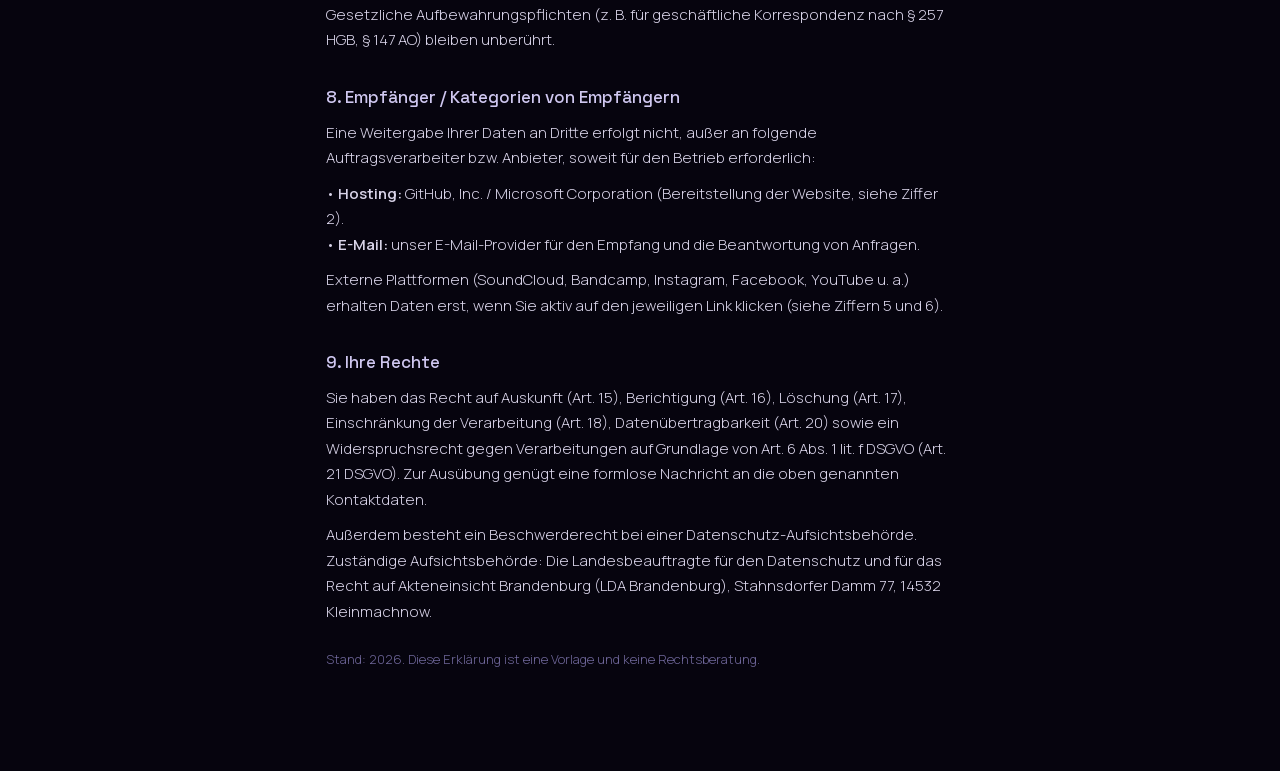
==== commit 2f451a56: "Datenschutz: drop Microsoft reference in hosting section — GitHub-only wording throughout" ====
--- a/datenschutz.html
+++ b/datenschutz.html
@@ -31,7 +31,7 @@
   <p>Ein Datenschutzbeauftragter ist gesetzlich nicht erforderlich und wurde nicht bestellt.</p>
 
   <h2>2. Hosting (GitHub Pages)</h2>
-  <p>Diese Website wird bei GitHub Pages gehostet, einem Dienst der GitHub, Inc. (88 Colin P. Kelly Jr. Street, San Francisco, CA 94107, USA), einem Tochterunternehmen der Microsoft Corporation. Beim Aufruf der Seite verarbeitet der Hoster technisch notwendige Zugriffsdaten (Server-Logfiles), darunter die IP-Adresse, Datum und Uhrzeit des Zugriffs, übertragene Datenmenge und den verwendeten Browser. Rechtsgrundlage ist Art. 6 Abs. 1 lit. f DSGVO (berechtigtes Interesse an einer sicheren, funktionsfähigen und stabilen Bereitstellung der Website).</p>
+  <p>Diese Website wird bei GitHub Pages gehostet, einem Dienst der GitHub, Inc. (88 Colin P. Kelly Jr. Street, San Francisco, CA 94107, USA). Beim Aufruf der Seite verarbeitet der Hoster technisch notwendige Zugriffsdaten (Server-Logfiles), darunter die IP-Adresse, Datum und Uhrzeit des Zugriffs, übertragene Datenmenge und den verwendeten Browser. Rechtsgrundlage ist Art. 6 Abs. 1 lit. f DSGVO (berechtigtes Interesse an einer sicheren, funktionsfähigen und stabilen Bereitstellung der Website).</p>
   <p><strong>Datenübermittlung in die USA:</strong> Dabei kann eine Übermittlung von Daten in die USA stattfinden. GitHub erfüllt das EU-U.S. Data Privacy Framework (DPF) und stützt internationale Übermittlungen darüber hinaus regelmäßig auf die EU-Standardvertragsklauseln (SCC) gemäß Art. 46 Abs. 2 lit. c DSGVO. Einzelheiten in der <a href="https://docs.github.com/en/site-policy/privacy-policies/github-general-privacy-statement" target="_blank" rel="noopener">Datenschutzerklärung von GitHub</a>.</p>
 
   <h2>3. Schriftarten</h2>
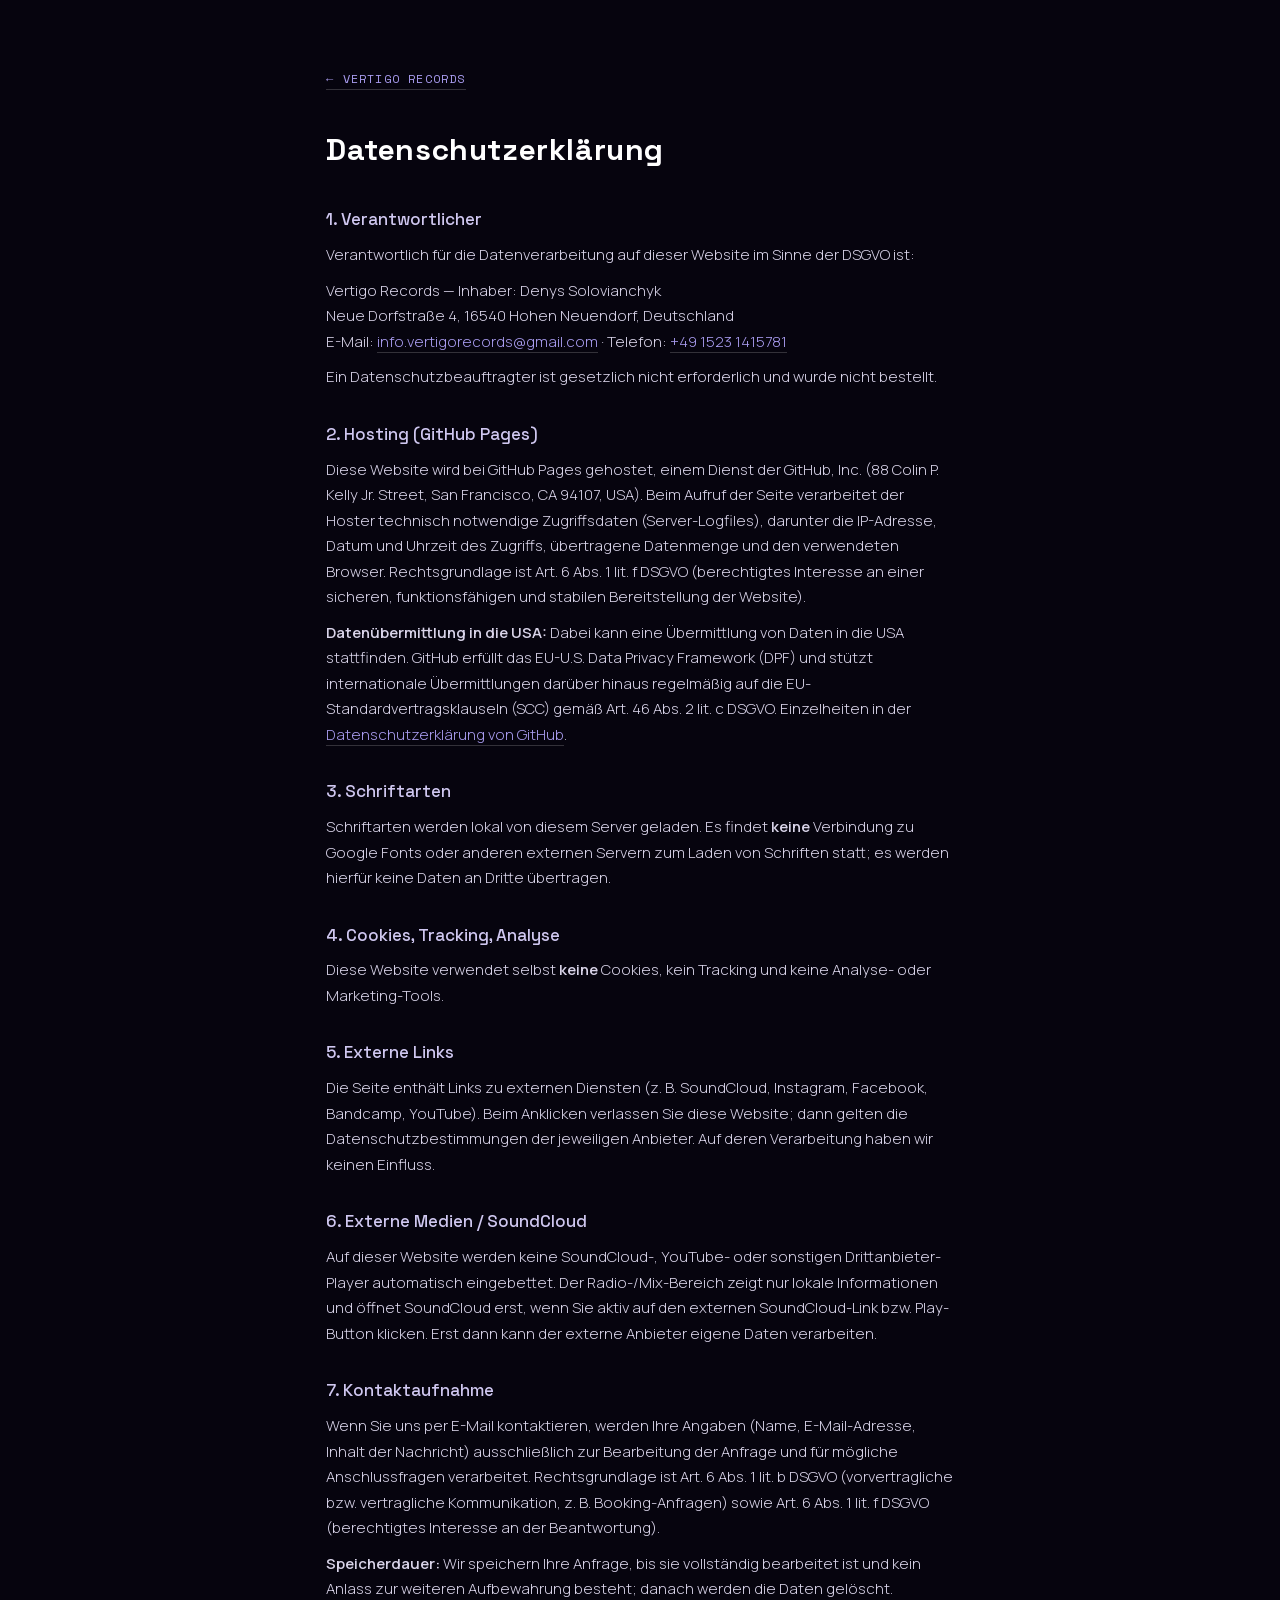
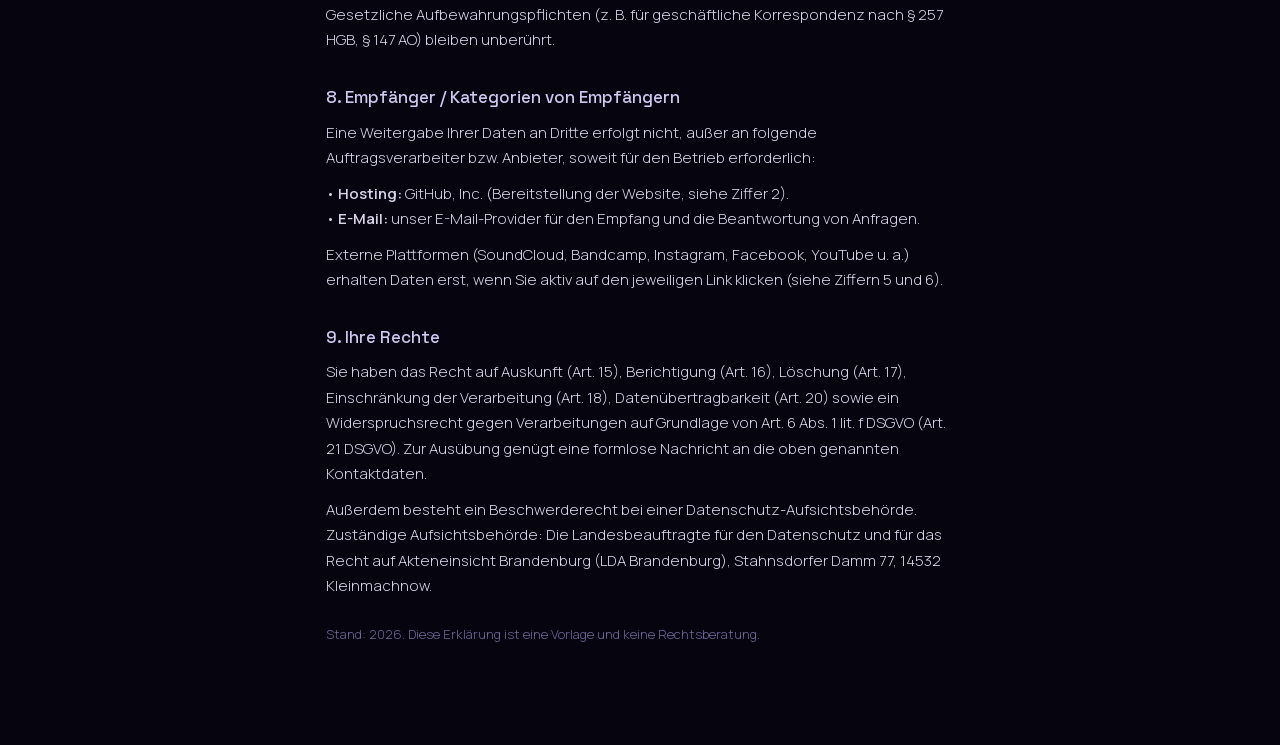
==== commit fc6e522f: "Datenschutz: remove last Microsoft mention in recipients section" ====
--- a/datenschutz.html
+++ b/datenschutz.html
@@ -52,7 +52,7 @@
 
   <h2>8. Empfänger / Kategorien von Empfängern</h2>
   <p>Eine Weitergabe Ihrer Daten an Dritte erfolgt nicht, außer an folgende Auftragsverarbeiter bzw. Anbieter, soweit für den Betrieb erforderlich:</p>
-  <p>• <strong>Hosting:</strong> GitHub, Inc. / Microsoft Corporation (Bereitstellung der Website, siehe Ziffer 2).<br>
+  <p>• <strong>Hosting:</strong> GitHub, Inc. (Bereitstellung der Website, siehe Ziffer 2).<br>
   • <strong>E-Mail:</strong> unser E-Mail-Provider für den Empfang und die Beantwortung von Anfragen.</p>
   <p>Externe Plattformen (SoundCloud, Bandcamp, Instagram, Facebook, YouTube u. a.) erhalten Daten erst, wenn Sie aktiv auf den jeweiligen Link klicken (siehe Ziffern 5 und 6).</p>
 
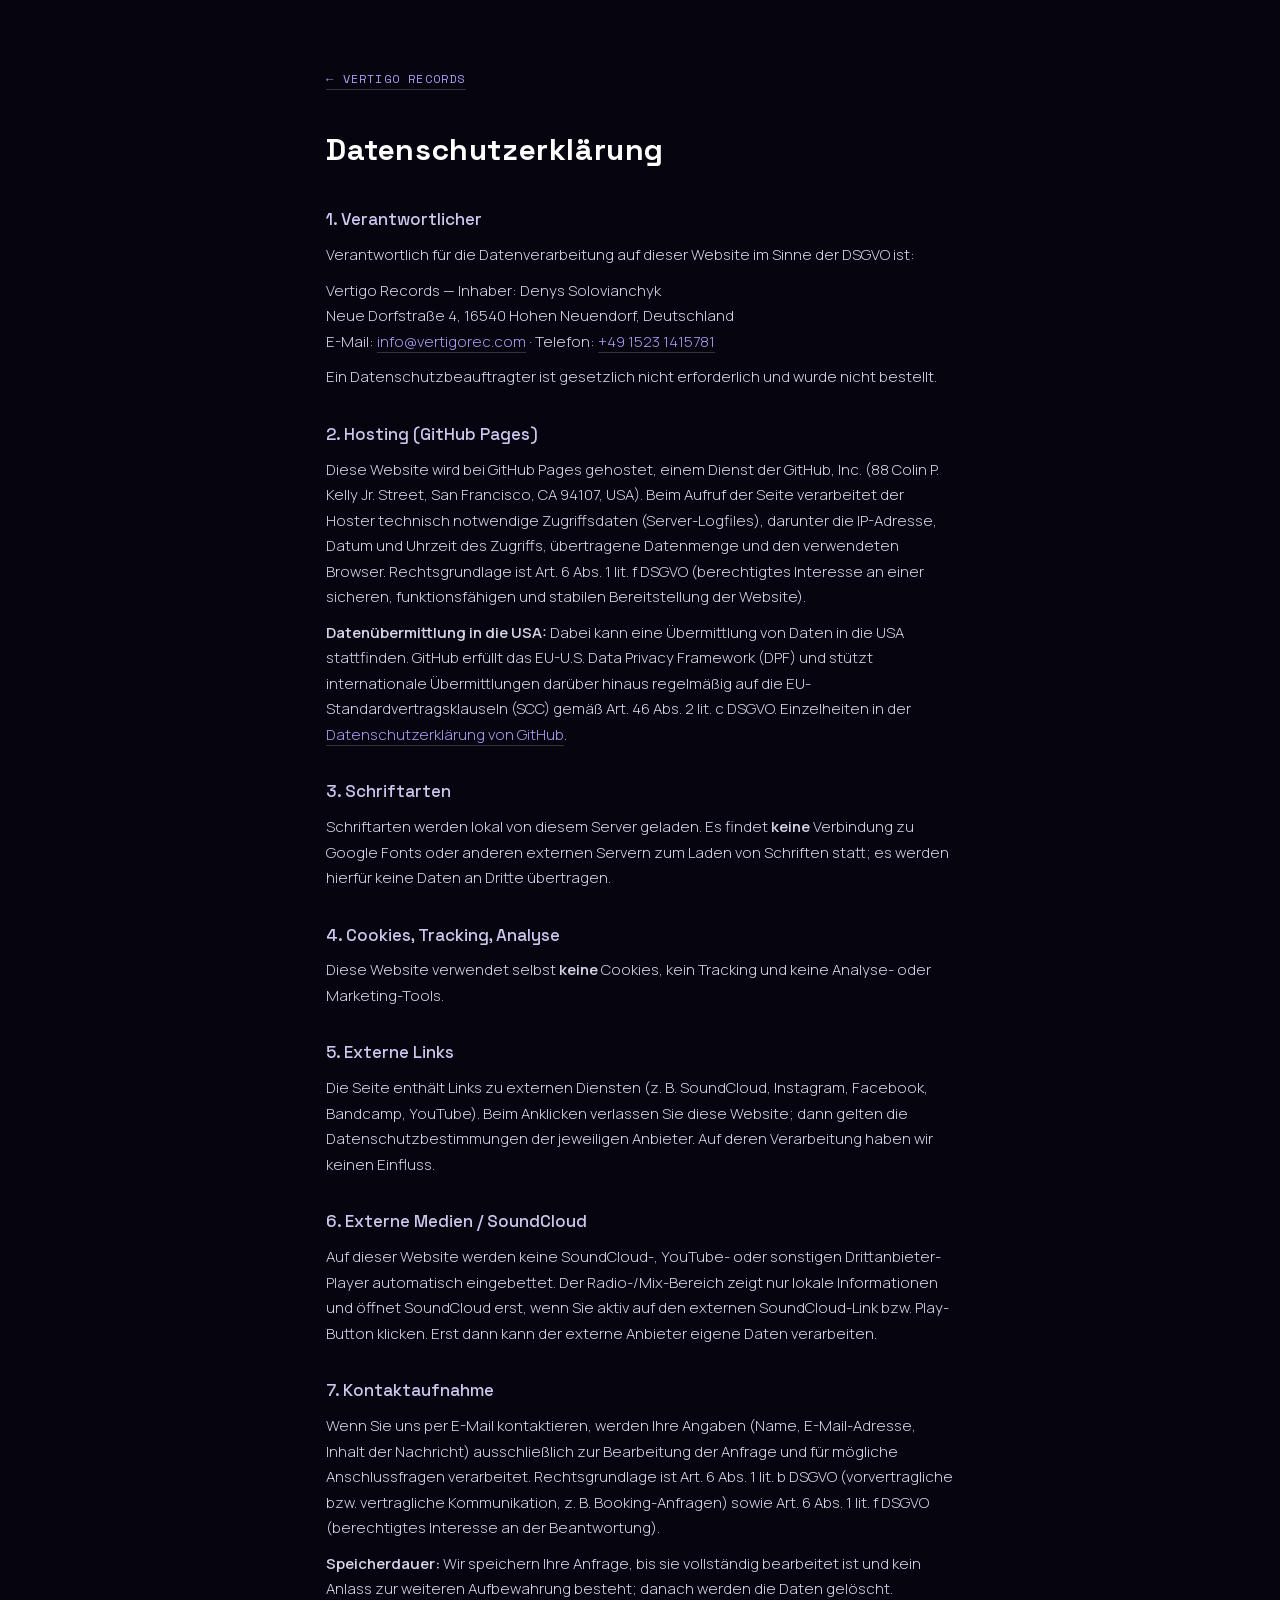
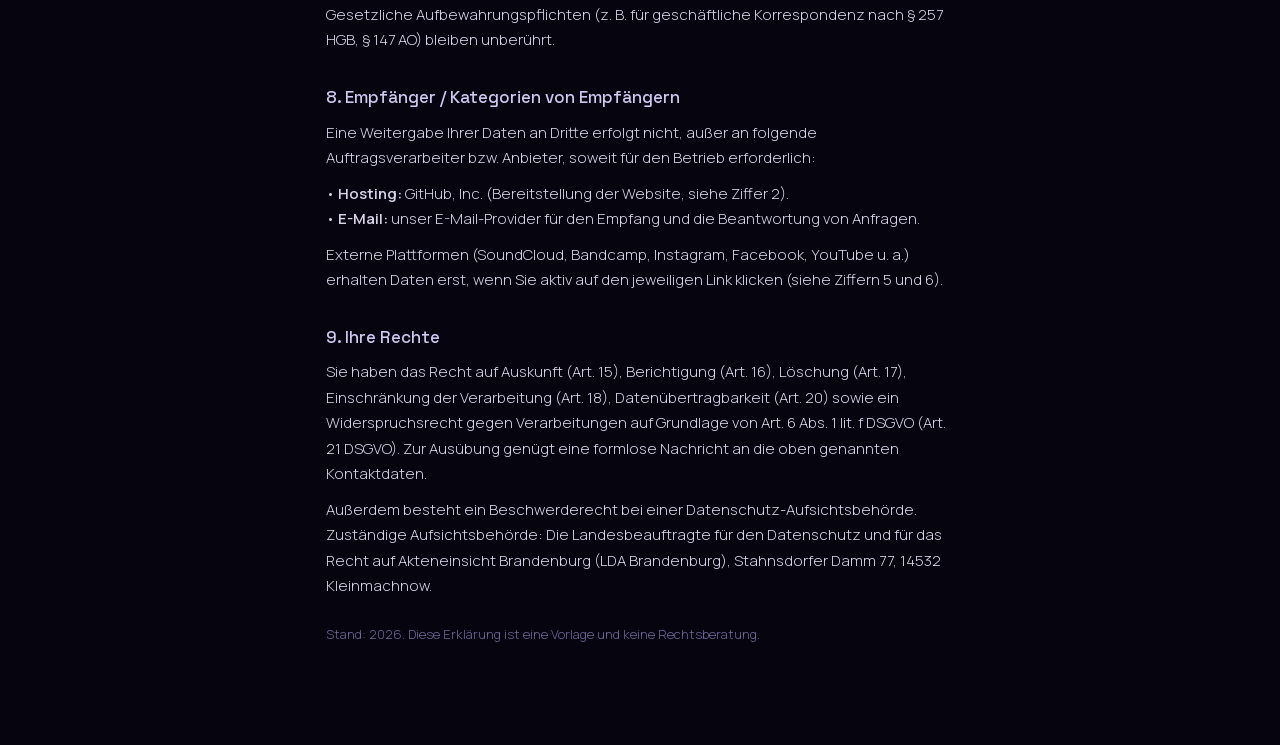
==== commit 9dae21eb: "site: migrate all e-mails to @vertigorec.com - booking CTA + nowhereman -> booking@vertigorec.com - " ====
--- a/datenschutz.html
+++ b/datenschutz.html
@@ -27,7 +27,7 @@
   <p>Verantwortlich für die Datenverarbeitung auf dieser Website im Sinne der DSGVO ist:</p>
   <p>Vertigo Records — Inhaber: Denys Solovianchyk<br>
   Neue Dorfstraße 4, 16540 Hohen Neuendorf, Deutschland<br>
-  E-Mail: <a href="mailto:info.vertigorecords@gmail.com">info.vertigorecords@gmail.com</a> · Telefon: <a href="tel:+4915231415781">+49 1523 1415781</a></p>
+  E-Mail: <a href="mailto:info@vertigorec.com">info@vertigorec.com</a> · Telefon: <a href="tel:+4915231415781">+49 1523 1415781</a></p>
   <p>Ein Datenschutzbeauftragter ist gesetzlich nicht erforderlich und wurde nicht bestellt.</p>
 
   <h2>2. Hosting (GitHub Pages)</h2>
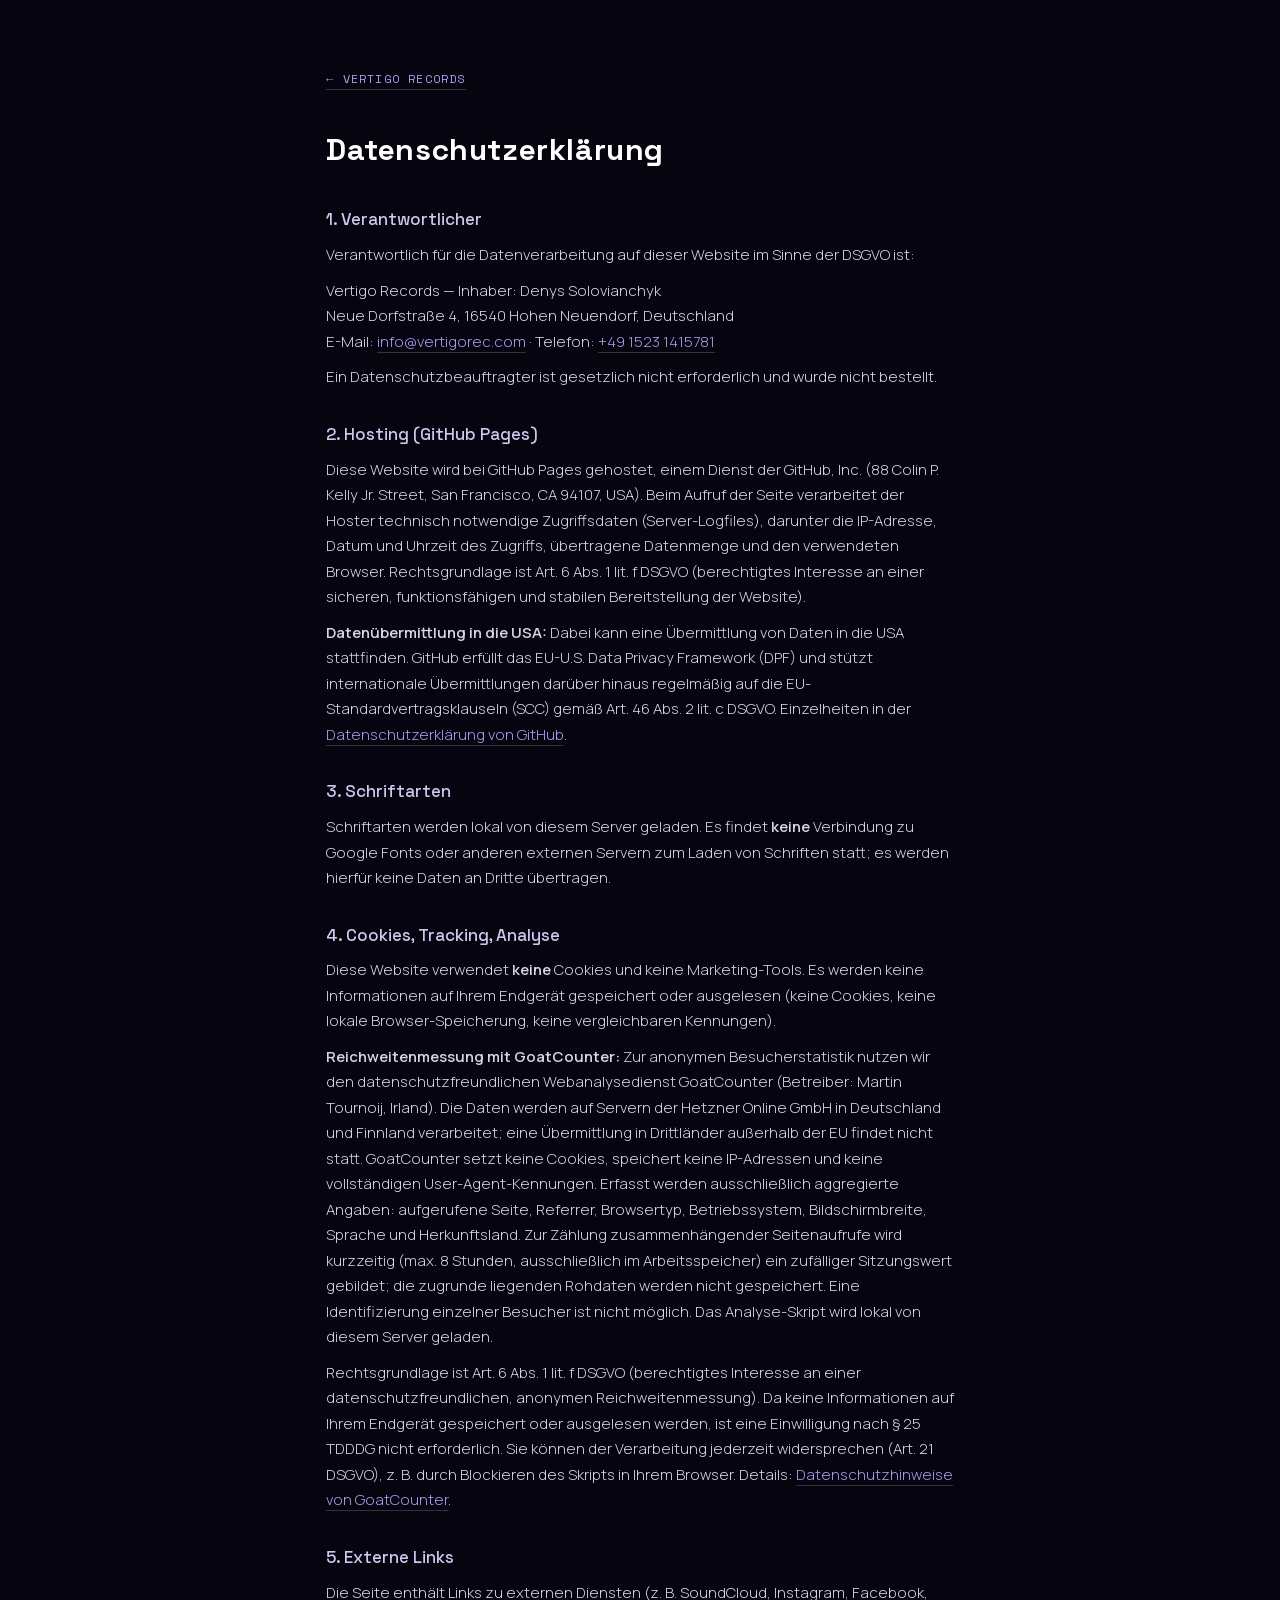
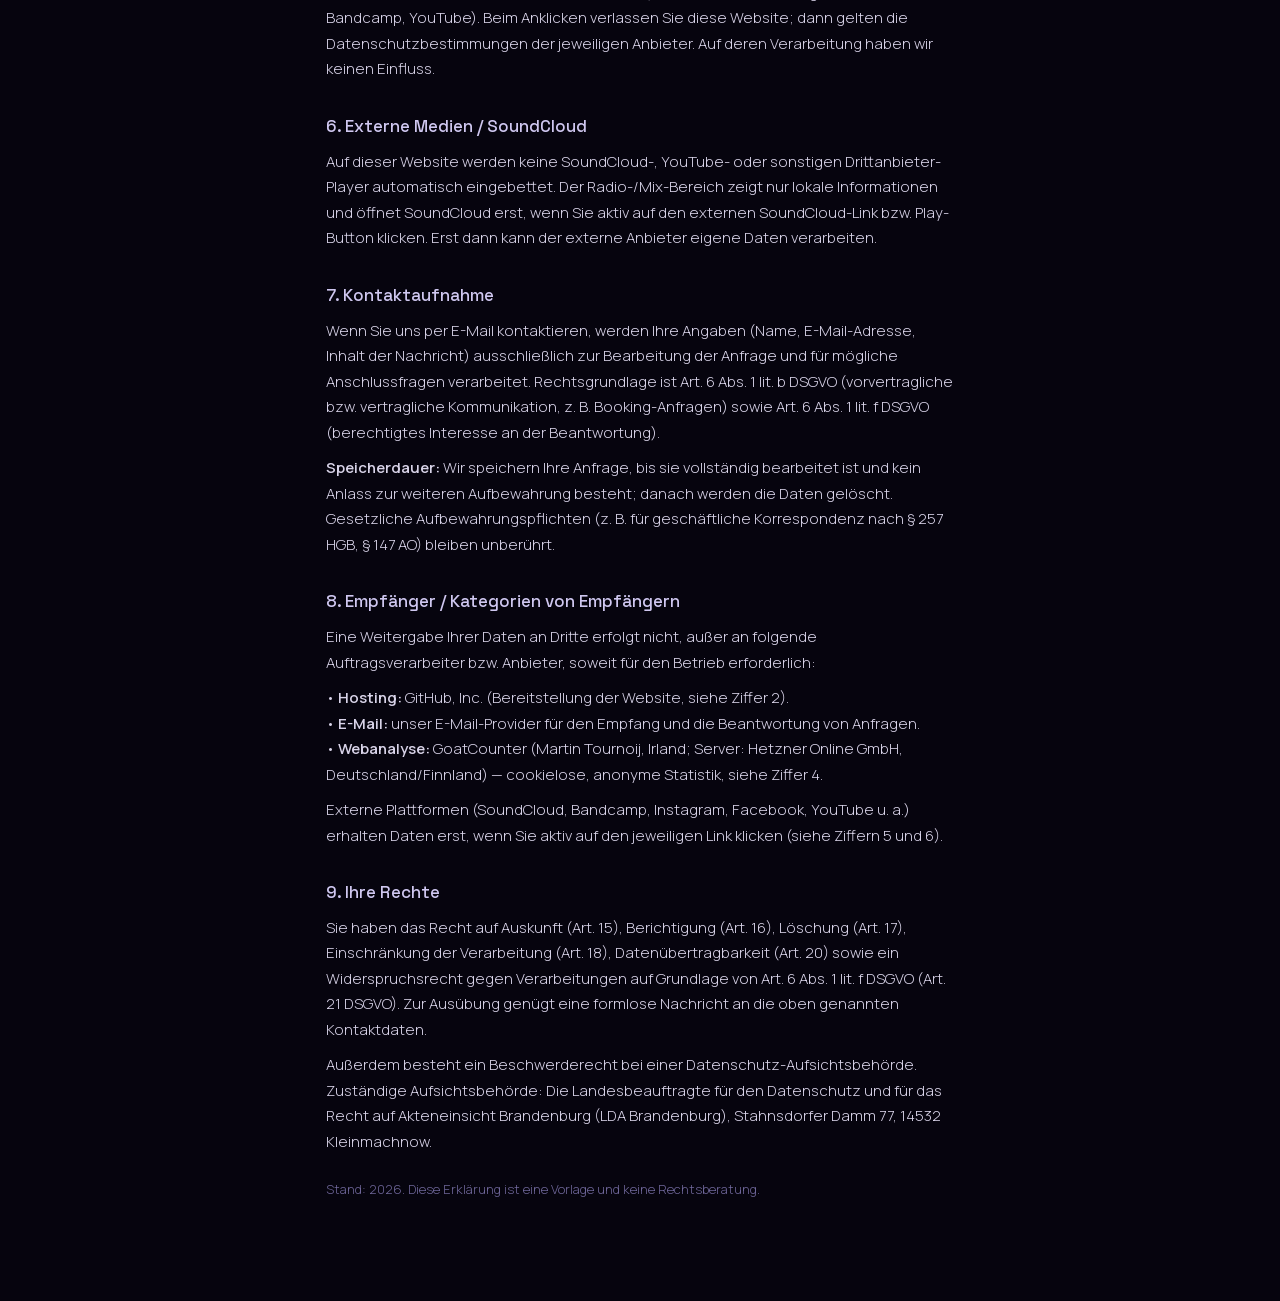
==== commit 6aee20fd: "feat(analytics): GoatCounter cookieless pixel (self-hosted, DSGVO-clean) + Datenschutz §4/§8 update" ====
--- a/datenschutz.html
+++ b/datenschutz.html
@@ -38,7 +38,9 @@
   <p>Schriftarten werden lokal von diesem Server geladen. Es findet <strong>keine</strong> Verbindung zu Google Fonts oder anderen externen Servern zum Laden von Schriften statt; es werden hierfür keine Daten an Dritte übertragen.</p>
 
   <h2>4. Cookies, Tracking, Analyse</h2>
-  <p>Diese Website verwendet selbst <strong>keine</strong> Cookies, kein Tracking und keine Analyse- oder Marketing-Tools.</p>
+  <p>Diese Website verwendet <strong>keine</strong> Cookies und keine Marketing-Tools. Es werden keine Informationen auf Ihrem Endgerät gespeichert oder ausgelesen (keine Cookies, keine lokale Browser-Speicherung, keine vergleichbaren Kennungen).</p>
+  <p><strong>Reichweitenmessung mit GoatCounter:</strong> Zur anonymen Besucherstatistik nutzen wir den datenschutzfreundlichen Webanalysedienst GoatCounter (Betreiber: Martin Tournoij, Irland). Die Daten werden auf Servern der Hetzner Online GmbH in Deutschland und Finnland verarbeitet; eine Übermittlung in Drittländer außerhalb der EU findet nicht statt. GoatCounter setzt keine Cookies, speichert keine IP-Adressen und keine vollständigen User-Agent-Kennungen. Erfasst werden ausschließlich aggregierte Angaben: aufgerufene Seite, Referrer, Browsertyp, Betriebssystem, Bildschirmbreite, Sprache und Herkunftsland. Zur Zählung zusammenhängender Seitenaufrufe wird kurzzeitig (max. 8 Stunden, ausschließlich im Arbeitsspeicher) ein zufälliger Sitzungswert gebildet; die zugrunde liegenden Rohdaten werden nicht gespeichert. Eine Identifizierung einzelner Besucher ist nicht möglich. Das Analyse-Skript wird lokal von diesem Server geladen.</p>
+  <p>Rechtsgrundlage ist Art. 6 Abs. 1 lit. f DSGVO (berechtigtes Interesse an einer datenschutzfreundlichen, anonymen Reichweitenmessung). Da keine Informationen auf Ihrem Endgerät gespeichert oder ausgelesen werden, ist eine Einwilligung nach § 25 TDDDG nicht erforderlich. Sie können der Verarbeitung jederzeit widersprechen (Art. 21 DSGVO), z. B. durch Blockieren des Skripts in Ihrem Browser. Details: <a href="https://www.goatcounter.com/help/privacy" target="_blank" rel="noopener">Datenschutzhinweise von GoatCounter</a>.</p>
 
   <h2>5. Externe Links</h2>
   <p>Die Seite enthält Links zu externen Diensten (z. B. SoundCloud, Instagram, Facebook, Bandcamp, YouTube). Beim Anklicken verlassen Sie diese Website; dann gelten die Datenschutzbestimmungen der jeweiligen Anbieter. Auf deren Verarbeitung haben wir keinen Einfluss.</p>
@@ -53,7 +55,8 @@
   <h2>8. Empfänger / Kategorien von Empfängern</h2>
   <p>Eine Weitergabe Ihrer Daten an Dritte erfolgt nicht, außer an folgende Auftragsverarbeiter bzw. Anbieter, soweit für den Betrieb erforderlich:</p>
   <p>• <strong>Hosting:</strong> GitHub, Inc. (Bereitstellung der Website, siehe Ziffer 2).<br>
-  • <strong>E-Mail:</strong> unser E-Mail-Provider für den Empfang und die Beantwortung von Anfragen.</p>
+  • <strong>E-Mail:</strong> unser E-Mail-Provider für den Empfang und die Beantwortung von Anfragen.<br>
+  • <strong>Webanalyse:</strong> GoatCounter (Martin Tournoij, Irland; Server: Hetzner Online GmbH, Deutschland/Finnland) — cookielose, anonyme Statistik, siehe Ziffer 4.</p>
   <p>Externe Plattformen (SoundCloud, Bandcamp, Instagram, Facebook, YouTube u. a.) erhalten Daten erst, wenn Sie aktiv auf den jeweiligen Link klicken (siehe Ziffern 5 und 6).</p>
 
   <h2>9. Ihre Rechte</h2>
@@ -62,5 +65,6 @@
 
   <p style="margin-top:24px;font-size:13px;color:#6f679a">Stand: 2026. Diese Erklärung ist eine Vorlage und keine Rechtsberatung.</p>
 </div>
+  <script data-goatcounter="https://vertigorec.goatcounter.com/count" async src="count.js"></script>
 </body>
 </html>
